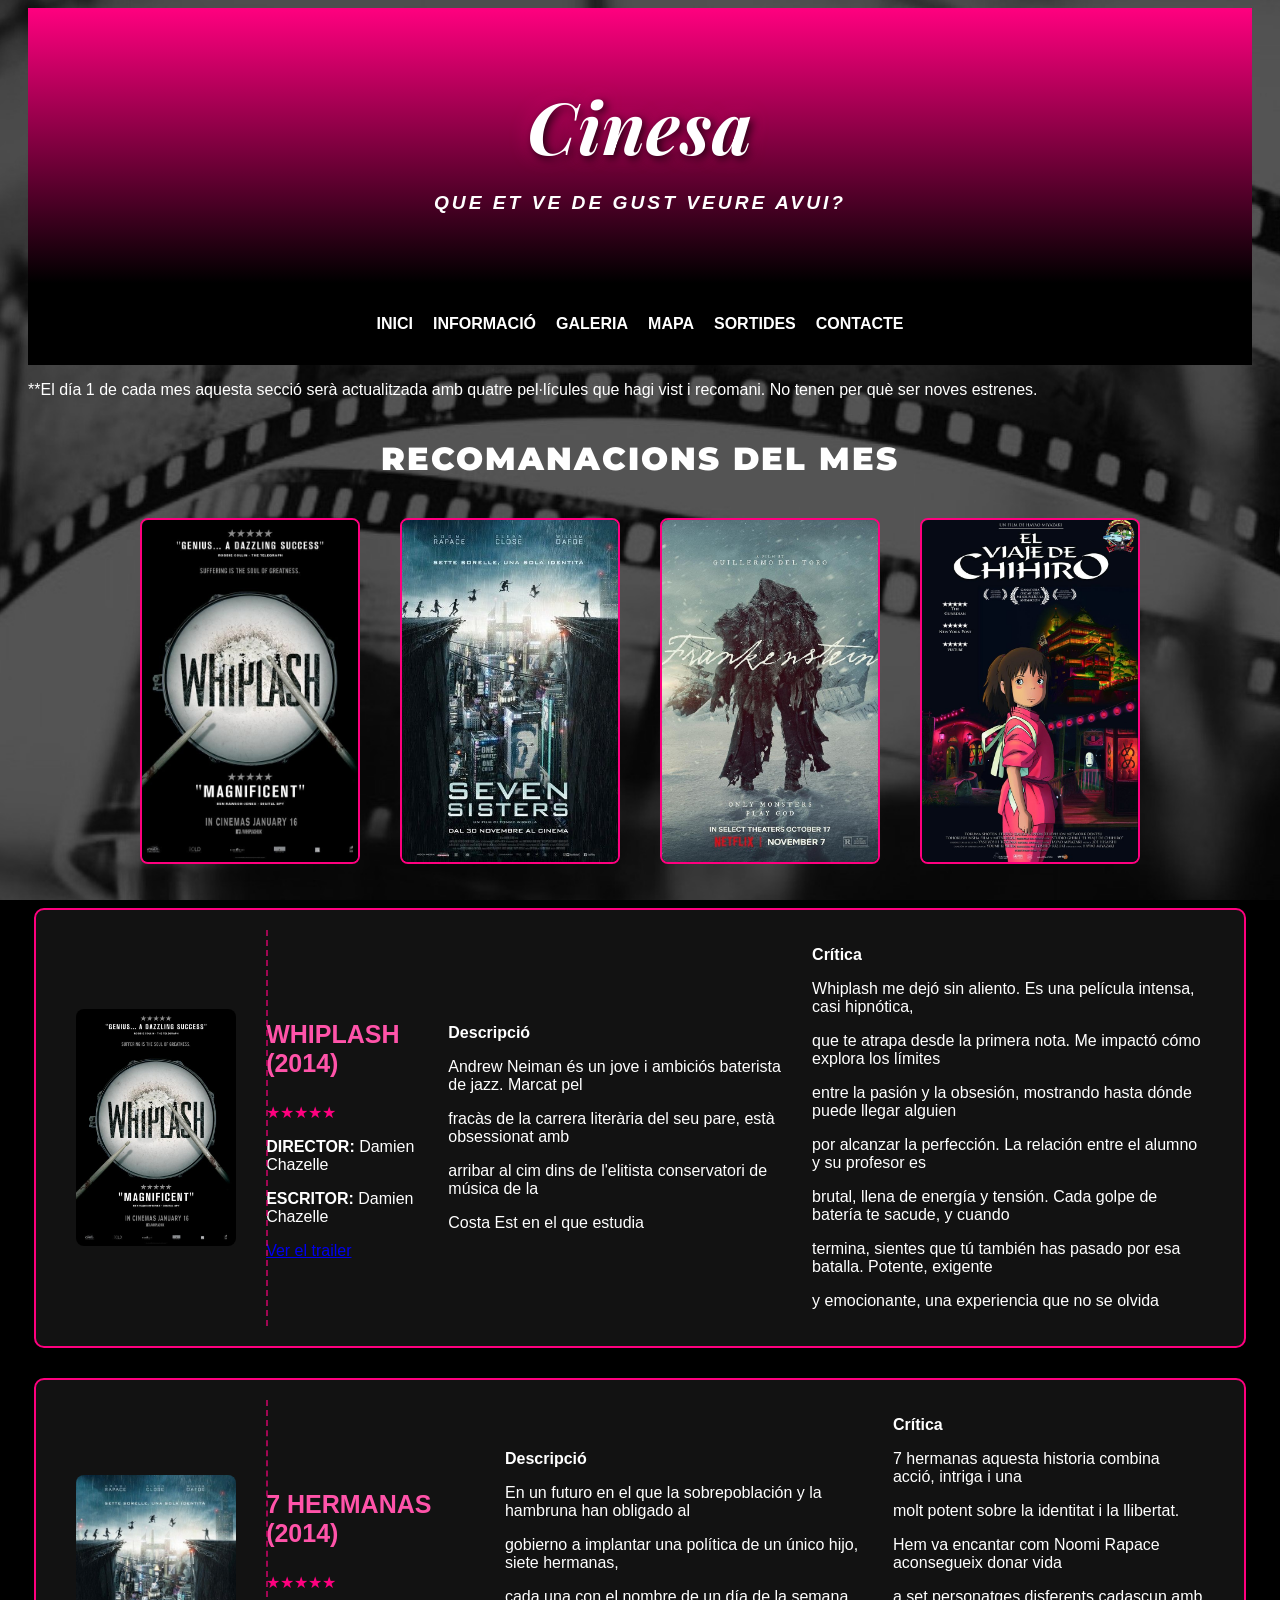
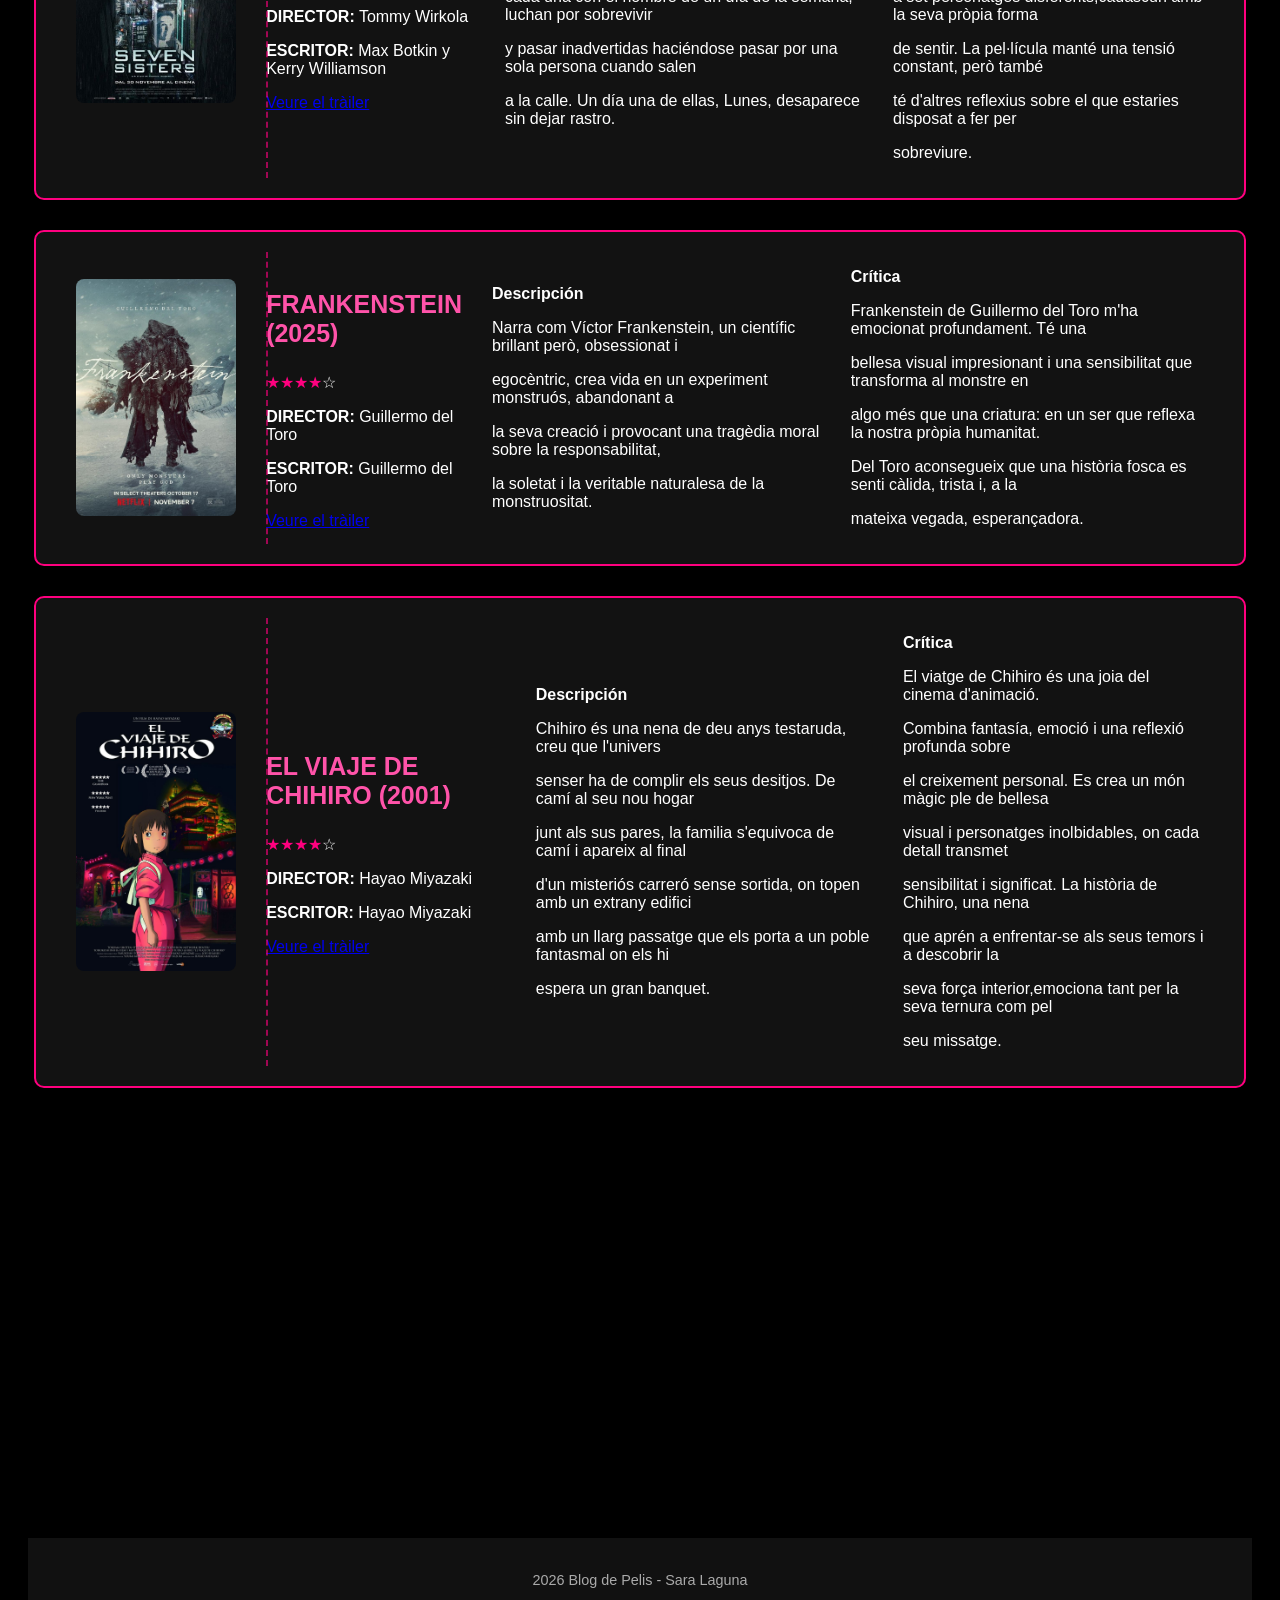
==== index.html @ 1291b8d0 "Primera pujada de la web" ====
<!DOCTYPE html>
<html lang="es">
<head>
    <meta charset="UTF-8">
    <meta name="viewport" content="width=device-width, initial-scale=1.0">
    <title>Blog de Pel·lícules - Inici</title>
    <link href="https://fonts.googleapis.com/css2?family=Montserrat:wght@900&family=Playfair+Display:ital,wght@0,700;1,700&display=swap" rel="stylesheet">
    <link href="https://fonts.googleapis.com/css2?family=Montserrat:wght@900&display=swap" rel="stylesheet"> 
    <link rel="stylesheet" href="estils.css">
</head>

<body>
 <!-- Capçalera -->
    <header>
        <h1>Cinesa</h1>
        <p class="subtitle">QUE ET VE DE GUST VEURE AVUI?</p>
    </header>

 <!-- Menú de selecció -->
  <nav>
    <input type="checkbox" id="menu-toggle">
    <label for="menu-toggle" class="menu-icon">&#9776;</label>

    <ul class="nav-links">
        <li><a href="index.html">Inici</a></li>
        <li><a href="infogeneral.html">Informació</a></li>
        <li><a href="galeria.html">Galeria</a></li>
        <li><a href="mapacine.html">Mapa</a></li>
        <li><a href="sortides.html">Sortides</a></li>
        <li><a href="contacte.html">Contacte</a></li>
    </ul>
</nav>

    <main>
        <section class="recomanacions">
          <p class="aclariment"> **El día 1 de cada mes aquesta secció serà actualitzada amb quatre pel·lícules que hagi vist i recomani. No tenen per què ser noves estrenes.</p>
            <h2>RECOMANACIONS DEL MES</h2>

        <!--PORTADAS RECOMANACIONS-->
            <section class="top-menu">
                <a href="#whiplash"><img src="imatges/whiplash.jpg" alt="Whiplash"></a>
                <a href="#7hermanas"><img src="imatges/7hermanas.jpg" alt="7 Hermanas"></a>
                <a href="#FRANKENSTEIN"><img src="imatges/FRANKENSTEIN.jpg" alt="Frankenstein"></a>
                <a href="#elviajedechihiro"><img src="imatges/elviajedechihiro.jpg" alt="El viaje de Chihiro"></a>
            </section>
            
        <!--WHIPLASH-->
            <div class="movie-grid">
                <article class="movie-card" id="whiplash">

                    <img src="imatges/whiplash.jpg" alt="Portada">
                    <div class="movie-info">
                <!--info-->
                    <h3>WHIPLASH (2014)</h3>
                        <p class="rating">
                            <span class="stars-pink">★★★★★</span>
                        </p>
                     <p><strong>DIRECTOR:</strong> Damien Chazelle</p>
                     <p><strong>ESCRITOR:</strong> Damien Chazelle</p>
                     <a href="https://youtu.be/Zdgzc-YMimo?si=wIOjKo_gB7uJ2ZVV" class="trailer">Ver el trailer</a>
                    </div>

                    <div class="peli-descript">
                        <p><strong>Descripció</strong></p>
                        <p>Andrew Neiman és un jove i ambiciós baterista de jazz. Marcat pel </p>
                        <p>fracàs de la carrera literària del seu pare, està obsessionat amb</p>
                        <p>arribar al cim dins de l'elitista conservatori de música  de la </p> 
                        <p>Costa Est en el que estudia </p>
                    </div>

                    <div class="peli-descript">
                        <p><strong>Crítica</strong></p>
                        <p>Whiplash me dejó sin aliento. Es una película intensa, casi hipnótica, </p>
                        <p>que te atrapa desde la primera nota. Me impactó cómo explora los límites</p> 
                        <p> entre la pasión y la obsesión, mostrando hasta dónde puede llegar alguien</p> 
                        <p>por alcanzar la perfección. La relación entre el alumno y su profesor es</p> 
                        <p>brutal, llena de energía y tensión. Cada golpe de batería te sacude, y cuando</p>
                        <p>termina, sientes que tú también has pasado por esa batalla. Potente, exigente</p>
                        <p>y emocionante, una experiencia que no se olvida</p>
                    </div>
        
                </article>
            </div>

            <!--7 HERMANAS-->
                <div class="movie-grid">
                <article class="movie-card" id="7hermanas">
                    <img src="imatges/7hermanas.jpg" alt="Portada Película">
                    
                    <!--info-->
                    <div class="movie-info">
                        <h3>7 HERMANAS (2014)</h3>
                        <p class="rating">
                            <span class="stars-pink">★★★★★</span>
                        </p>
                        <p><strong>DIRECTOR:</strong> Tommy Wirkola</p>
                        <p><strong>ESCRITOR:</strong> Max Botkin y Kerry Williamson</p>
                        <a href="https://youtu.be/ECoekuLodFg?si=8ICgVmcvDaRQ2863" class="trailer">Veure el tràiler</a>
                    </div>
                    
                     <div class="peli-descript">
                        <p><strong>Descripció</strong></p>
                        <p>En un futuro en el que la sobrepoblación y la hambruna han obligado al</p>
                        <p>gobierno a implantar una política de un único hijo, siete hermanas,</p>
                        <p>cada una con el nombre de un día de la semana, luchan por sobrevivir</p> 
                        <p>y pasar inadvertidas haciéndose pasar por una sola persona cuando salen </p>
                        <p>a la calle. Un día una de ellas, Lunes, desaparece sin dejar rastro.</p>
                    </div>    

                    <div class="peli-descript">
                        <p><strong>Crítica</strong></p>
                        <p>7 hermanas aquesta historia combina acció, intriga i una</p>
                        <p>molt potent sobre la identitat i la llibertat.</p> 
                        <p>Hem va encantar com Noomi Rapace aconsegueix donar vida </p> 
                        <p>a set personatges disferents,cadascun amb la seva pròpia forma</p> 
                        <p>de sentir. La pel·lícula manté una tensió constant, però també</p>
                        <p>té d'altres reflexius sobre el que estaries disposat a fer per</p>
                        <p>sobreviure.</p>
                    </div>

                </article>
                </div>
                
            <!--FRANKENSTEIN-->
                <div class="movie-grid">
                <article class="movie-card" id="FRANKENSTEIN">
                    <img src="imatges/FRANKENSTEIN.jpg" alt="Portada Película">
                   
                <!--info-->
                    <div class="movie-info">
                        <h3>FRANKENSTEIN (2025)</h3>
                         <p class="rating">
                            <span class="stars-pink">★★★★</span><span>☆</span>
                        </p>
                        <p><strong>DIRECTOR:</strong> Guillermo del Toro</p>
                        <p><strong>ESCRITOR:</strong> Guillermo del Toro</p>
                        <a href="https://youtu.be/3z_3V8olWnw?si=ca9_xFOnV4DAQuXl" class="trailer">Veure el tràiler</a>
                    </div>
                    
                    <div class="peli-descript">
                        <p><strong>Descripción</strong></p>
                        <p>Narra com Víctor Frankenstein, un científic brillant però, obsessionat i</p>
                        <p>egocèntric, crea vida en un experiment monstruós, abandonant a</p> 
                        <p>la seva creació i provocant una tragèdia moral sobre la responsabilitat,</p>
                        <p>la soletat i la veritable naturalesa de la monstruositat.</p>
                    </div>

                    <div class="peli-descript">
                        <p><strong>Crítica</strong></p>
                        <p>Frankenstein de Guillermo del Toro m'ha emocionat profundament. Té una </p>
                        <p>bellesa visual impresionant i una sensibilitat que transforma al monstre en</p> 
                        <p>algo més que una criatura: en un ser que reflexa la nostra pròpia humanitat.</p> 
                        <p>Del Toro aconsegueix que una història fosca es senti càlida, trista i, a la</p> 
                        <p>mateixa vegada, esperançadora.</p>
                    </div>

                </article>
                </div>
            
            <!--EL VIAJE DE CHIHIRO-->
                <div class="movie-grid">
                <article class="movie-card" id="elviajedechihiro">
                <img src="imatges/elviajedechihiro.jpg" alt="Portada">

                    <div class="movie-info">
                        <h3>EL VIAJE DE CHIHIRO (2001)</h3>
                        <p><span class="stars-pink">★★★★</span><span>☆</span></p>
                        <p><strong>DIRECTOR:</strong> Hayao Miyazaki</p>
                        <p><strong>ESCRITOR:</strong> Hayao Miyazaki</p>
                        <a href="https://youtu.be/5Fgq4Osh6XQ?si=ZfDfZxZzjjeZiP5g" class="trailer">Veure el tràiler</a>
                    </div>

                    <div class="peli-descript">
                        <p><strong>Descripción</strong></p>
                        <p>Chihiro és una nena de deu anys testaruda, creu que l'univers</p>
                        <p>senser ha de complir els seus desitjos. De camí al seu nou hogar</p> 
                        <p>junt als sus pares, la familia s'equivoca de camí i apareix al final</p>
                        <p>d'un misteriós carreró sense sortida, on topen amb un extrany edifici</p>
                        <p>amb un llarg passatge que els porta a un poble fantasmal on els hi</p>
                        <p>espera un gran banquet.</p>
                    </div>

                    <div class="peli-descript">
                        <p><strong>Crítica</strong></p>
                        <p>El viatge de Chihiro és una joia del cinema d'animació. </p>
                        <p>Combina fantasía, emoció i una reflexió profunda sobre </p> 
                        <p>el creixement personal. Es crea un món màgic ple de bellesa</p> 
                        <p>visual i personatges inolbidables, on cada detall transmet </p> 
                        <p> sensibilitat i significat. La història de Chihiro, una nena</p>
                        <p>que aprén a enfrentar-se als seus temors i a descobrir la </p>
                        <p>seva força interior,emociona tant per la seva ternura com pel</p>
                        <p>seu missatge.</p>
                    </div>

                </article>
                </div>
        </section>
    </main>

    <footer>
        <p> 2026 Blog de Pelis - Sara Laguna</p>
    </footer>
    <a href="#" id="backToTop">⬆</a>

    <script>
    // Código para que el botón aparezca solo cuando bajas
        const btn = document.getElementById("backToTop");

     window.onscroll = function() {
        if (document.body.scrollTop > 400 || document.documentElement.scrollTop > 400) {
            btn.style.display = "flex"; // Se muestra cuando bajas 400px
        } else {
            btn.style.display = "none"; // Se oculta si estás arriba
        }
        };
    </script>

</body>
</html>
---- estils.css ----
/* ==========================================================================
   1. ESTILS GENERALS 
   ========================================================================== */
* { padding: 0;
    box-sizing: border-box;
    font-family: Arial, sans-serif;}

body {
    /* Imatge de fons */
    background-image: url('imatges/cine.jpg'); /* Defineix la imatge de fons */
    background-size: cover;       /* Ajusta la imatge per cobrir tota la pantalla */
    background-position: center;  /* Centra la imatge de fons */
    background-attachment: fixed; /* Per a que no es mogui el fons al baixar */
    background-repeat: no-repeat; /* Per a que no es dupliqui la imatge en pantalles grans */
    color: #fff;                  /* Color de text blanc per a tot el "body" */
    background-color: #000;       /* Color de fons per si la imatge no carrega*/
    padding: 0 20px; /* Afegim una mica de marge als costats */
}


/* ==========================================================================
   2. TIPOGRAFÍA I TÍTOLS
   ========================================================================== */
header {
    background: linear-gradient(to bottom, #ff007f, #000); /* Degradat de rosa a negre */
    text-align: center;  /* Centra els textos del "header" */
    padding: 1.8rem; /* Espaiat intern vertical */
}

   h1 {font-family: 'Playfair Display', serif; /* Font elegant per al títol */
    font-weight: 700;   /* Gruix de la lletra negreta */
    font-style: italic;  /* Lletra en cursiva */ 
    color: #ffffff; /* Color blanc */
    text-align: center; /* Centrat del text */
    margin-top: 40px; /* Marge respecte la part superior */
    margin-bottom: 10px; /* Marge respecte la part inferior */
    font-size: 4.5rem; /* Grandària del text */
    text-transform: none; /* Per a que no siue tot majúscules */
    text-shadow: 3px 3px 10px rgba(0, 0, 0, 0.8), 0 0 20px rgba(255, 0, 127, 0.4); /* Ombra de text i brillantor rosa */
    letter-spacing: 1px; /* Espaiat entre lletres */
} 

h2 {
    font-family: 'Montserrat', sans-serif; 
    font-weight: 900; /* Gruix de la lletra negreta */
    color: #ffffff; /* Color blanc */
    text-align: center; /* Centrat del subtítol */
    margin-top: 40px; /* Marge respecte la part superior */
    margin-bottom: 30px; /* Marge respecte la part inferior */
    font-size: 2rem; /* Grandària del text */
    text-transform: uppercase; /* Text en majúscules */
    letter-spacing: 2px;
}                 

.subtitle {
    text-align: center; /* Centrat del subtítol */
    font-size: 1.2rem; /* Mida del text */
    font-style: italic; /* Lletra cursiva */
    color: #ffffff; /* Color blanc */
    margin-bottom: 40px; /* Marge respecte la part inferior */
    letter-spacing: 3px; /* Espaiat entre lletres */
    font-weight: bold; /* Text en negreta */
}


/* ==========================================================================
   3. NAVEGACIÓ i MENÚ DESPLEGABLE
   ========================================================================== */
nav {
    background-color: #000000; /* Fons negre */
    padding: 1rem; /* Espaiat vertical del menú */
    top: 0;
    z-index: 100;
}

/* En ordenador, el menú es horizontal */
.nav-links {
    display: flex;
    justify-content: center;
    list-style: none;
    gap: 20px;
    align-items: center;
}

.nav-links li a, 
.dropbtn {
    color: #fff; /* Text inicial blanc */
    text-decoration: none; /* Elimina el subratllat */
    font-weight: bold; /* Text en negreta */
    text-transform: uppercase; /* Text en majúscules */
}

/* Desplegable només per a la paraula Categories */
.nav-links > li > a:hover, 
.dropdown:hover .dropbtn {
    color: #ff007f; /* Canvia a rosa en passar el ratolí */
}

/* Configuració del desplegable */
.dropdown {
    position: relative; /* Base per posicionar el contingut desplegable */
    display: inline-block; /* Manté l'element en línia */
}

/* La caja que sale al hacer hover */
.dropdown-content {
    display: none; /* Per a que estigui amagat quan no es passa el ratolí per sobre */
    position: absolute; /* Per a que surti des de "categories" (.dropdown) */
    background-color: rgba(17, 17, 17, 0.95); /* Fons fosc gairebé opac */
    min-width: 160px; /* Amplada mínima de la caixa */
    box-shadow: 0px 8px 16px rgba(0,0,0,0.5); /* Ombra per donar profunditat a la caixa desplegable */
    z-index: 100; /* Per assegurar que quedi per sobre de tot */
    border: 1px solid #ff007f; /* Vora rosa */
    list-style: none; /* Treu els punts de llista */
    padding: 0; /* Sense espai intern */
    top: 100%; /* Apareix just sota el botó */
    left: 0; /* Alineat a l'esquerra */
}

/* Enllaços dins del desplegable */
.dropdown-content li a {
    color: #fff; /* Text sempre blanc */
    padding: 12px 16px; /* Espaiat per facilitar el clic */
    text-decoration: none;
    display: block; /* Ocupa tota l'amplada de la fila */
    font-size: 0.9rem;
}


/* Color gris al passar per sobre de les opcions */
.dropdown-content li a:hover {
    background-color: #2c2c2c;/* Fons gris tènue al passar el ratolí */
    color: #fff !important; /* Manté el text blanc obligatòriament */
}

/* MOSTRAR EL MENÚ AL PASAR EL RATÓN */
.dropdown:hover .dropdown-content {
    display: block; /* Mostra la caixa en passar el ratolí per "categories" */
}

/* ==========================================================================
   4. MENÚ D'IMATGES SUPERIOR (recomanacions del mes)
   ========================================================================== */
.top-menu {
    display: flex; /* Alineació flexible */
    justify-content: center; /* Centra el grup d'imatges (horitzontalment */
    align-items: center; /* Centrat vertical */
    gap: 40px; /* Separació entre les portades */
    margin: 40px auto;  /* Marges verticals i centrat horitzontal */
    padding: 0 10%; /* Marges de seguretat als costats de la pantalla */
    box-sizing: border-box;  /* Asegura que el padding no estiri el contenidor */
}

.top-menu a img {
    width: 220px; /* Amplada fixa igual per a totes */
    height: 346px; /* Alçada fixa igual per a totes */
    object-fit: cover; /* Per a que la imatge ompli el buit sense deformar */
    border: 2px solid #ff007f; /* Vora rosa */
    border-radius: 8px; /* Cantons arrodonits */
    transition: transform 0.3s ease, box-shadow 0.6s ease; /* Animació per al zoom */
}

.top-menu a img:hover {
    transform: scale(1.1);  /* Es fa un 10% més gran al passar el ratolí*/
    box-shadow: 0 0 20px #ff007f; /* Brillantor rosa */
    border-color: #ff007f;  /* El contorn canvia a rosa al passar el ratolí per sobre */
}


/* ==========================================================================
   5. GRID Y TARJETAS DE PELÍCULAS (TICKETS)
   ========================================================================== */
.movie-grid {
    display: grid; /* Activa el mode graella */
    grid-template-columns: 1fr; /* Una sola columna vertical */
    gap: 30px;           /* Espai entre els diferents tickets (etiquetes) */
    width: 99%;          /* Marge als costats de la pantalla */
    margin: 30px auto;   /* Centra el conjunt i dona espai a la part superior i inferior */
    max-width: 1700px;   /* Evita que en pantalles molt grans es deformin massa */
}

.movie-card {
    background-color: rgba(17, 17, 17, 0.9); /* Fons gris fosc tipus ticket */
    display: flex; /* Posa imatge, text i vídeo en fila */
    align-items: center; /* Centra els elements verticalment dins el ticket */
    padding: 30px; /* Espaiat intern del ticket */
    gap: 30px; /* Espai entre els elements interns */
    position: relative;
    border: 3px solid #ff007f; /* Vora rosa */
    border-radius: 10px; /* Vores arrodonides */
    scroll-margin-top: 40vh; /* Centra el ticket a la pantalla en clicar la imatge de dalt vinculada */
}

/*Imatge de la etiqueta: portada*/
.movie-card img {
    width: 160px; /* Amplada de la portada al ticket */
    height: auto; /* Alçada proporcional */
    border-radius: 8px; /* Vores arrodonides */
    flex-shrink: 0; /* Evita que la imatge s'aixafi */
}

/* LÍNiA DE PUNTS */
.movie-card::after {
    content: "";
    position: absolute;
    left: 230px; /* Ajusta esto para que quede entre la foto y el texto */
    top: 20px;
    bottom: 20px;
    width: 2px;
    border-left: 2px dashed rgba(255, 0, 127, 0.6);
}


/* SEPARACIÓ DE PARÀGRAFS */
.movie-info .detail {
    margin-bottom: 20px; /* Separació entre línies */
    line-height: 100px; /* Espaiat entre el text */
    color: #ccc; /* Color del text*/
}

.movie-info .btn {
    display: inline-block;
    padding: 8px 15px;
    border: 2px solid #ff007f;
    color: #ff007f;
    text-decoration: none;
    border-radius: 5px;
    font-weight: bold;
}

/* Estels i textos */
.stars-pink { color: #ff007f; } 
.movie-info .detail { margin-bottom: 10px; color: #ccc; }


/* Ajuste para que el ticket crezca si el vídeo es alto */
.movie-card {
    background-color: rgba(20, 20, 20, 0.95); /* Fons negre */
    display: flex;
    flex-direction: row; /* Elements d'esquerra a dreta */
    align-items: center; /* Centra verticalmente imagen, texto y vídeo */
    justify-content: space-between; /* Fa que el vídeo s'ubiqui a l'extrem dret i la imatge a l'esquerra */
    padding: 20px 40px; /* Espai per a que no estigui pegat a la vora */
    gap: 30px;
    border: 2px solid #ff007f; /* Marc de color rosa */
    min-height: 280px;
    width: 100%; /* Ocupa todo el ancho disponible */
    box-sizing: border-box;}

.movie-card:hover {
    transform: scale(1.02);
}


/* ==========================================================================
   7. FOOTER i BOTÓ "TORNAR A DALT"
   ========================================================================== */
footer {
    text-align: center; /* Centra el text */
    padding: 20px; /* Espaiat */
    background-color: #111; /* Fons negre */
    color: #aaa; /* Text gris */
    font-size: 0.9rem; /* Mida de la lletra*/
    margin-top: 50vh; /* Permet que el darrer ticket es pugui centrar a la pantalla */
}

/* --- BOTÓ PER TORNAR A DALT (AÑADIR AL FINAL DEL CSS) --- */
#backToTop {
    position: fixed; /* Es queda fixat en la pantalla */
    bottom: 30px; /* Distancia des de sota*/
    right: 30px; /* Distancia desde la derecha */
    
    width: 40px; /* Amplada del quadrat que envolta la fletxa */
    height: 45px; /* Alçada del quadrat que envolta la fletxa */
    background-color: #9f0250; /* Fons rosa */
    color: #ffffff; /* Fletxa blanca */
    
    display: none;        /* S'oculta al principi */
    align-items: center;  /* Centra la fletxa horizontalment */
    justify-content: center; /* Centra la flectxa verticalment */
    text-decoration: none;
    font-size: 24px; /* Mida de la fletxa*/
    font-weight: bold; /* Lletra en negreta*/
    border-radius: 8px;   /* Cantons arrodonits */
    border: 2px solid #ffffff; /* vores blanques */
    
    z-index: 1000; /* Per a que estigue per sobre de tot */
}

#backToTop:hover {
    background-color: #ffffff; /* Al passar per sobre el ratlí es torna blanc */
    color: #c10060; /* La fletxa es torna rosa */
}

.etiquetes-info {
        background-color: rgba(17, 17, 17, 0.9); /* Fons gris fosc tipus ticket */
        display: flex; /* Posa imatge, text i vídeo en fila */
        align-items: center; /* Centra els elements verticalment dins el ticket */
        padding: 30px; /* Espaiat intern del ticket */
        gap: 30px; /* Espai entre els elements interns */
        position: relative;
        border: 3px solid #ff007f; /* Vora rosa */
        border-radius: 10px; /* Vores arrodonides */
        scroll-margin-top: 40vh; /* Centra el ticket a la pantalla en clicar la imatge de dalt vinculada */
        margin-bottom: 40px; /* Això crea l'espai entre una etiqueta i la següent */
    }

    .títol-etiq {
        text-align: center; /* Centrat del text */
        color:#ff4fa7;
        font-size: 30px; /* Grandària del text */
        margin-top: 0%;
    }

    /*TAULA CRITERIS DE VALORACIÓ */

    .valoracio-table {
        border-collapse: collapse; /* Elimina l'espai buit entre cel·les */
        margin-top: 25px; /* Separa la taula del text superior */
        background-color: rgba(255, 255, 255, 0.02); /* Fons molt suau */
    }

.valoracio-table th, 
.valoracio-table td {
    padding: 15px; /* Espai interior per a que el text respiri */
    text-align: left; /* Alineació a l'esquerra */
    border-bottom: 1px solid rgba(255, 0, 127, 0.2); /* Línia rosa tènue entre files */
}

.valoracio-table th {
    color: #ff007f; /* Capçaleres en color rosa neó */
    text-transform: uppercase; /* Text en majúscules */
    font-size: 0.85rem; /* Mida una mica més petita */
    letter-spacing: 2px; /* Espaiat entre lletres */
}

.valoracio-table td {
    font-size: 1rem; /* Mida de text estàndard */
    line-height: 1.5; /* Separació entre línies de text */
}

/* Efecte en passar el ratolí per sobre de la fila */
.valoracio-table tr:hover {
    background-color: rgba(255, 0, 127, 0.05); /* Brillantor rosa molt suau */
    transition: background 0.3s ease;
}

/* Estil específic per a la columna de les estrelles */
.valoracio-table td.rating {
    color: #ffcc00; /* Color daurat per a les estrelles */
    font-size: 1.3rem; /* Mida més gran */
    width: 160px; /* Amplada fixa per a que les estrelles no es moguin */
    white-space: nowrap; /* Evita que les estrelles saltin de línia */
}

/* ==========================================================================
   8. PÀGINA GALERIA (VISUALITZACIÓ DE LES IMATGES)
   ========================================================================== */
.fotosgaleria {
    display: flex; /* Alineació flexible */
    justify-content: center; /* Centra el grup d'imatges (horitzontalment */
    align-items: center; /* Centrat vertical */
    gap: 40px; /* Separació entre les portades */
    margin: 40px auto;  /* Marges verticals i centrat horitzontal */
    padding: 0 10%; /* Marges de seguretat als costats de la pantalla */
    box-sizing: border-box;  /* Asegura que el padding no estiri el contenidor */
}

.fotosgaleria a img {
    width: 220px; /* Amplada fixa igual per a totes */
    height: 346px; /* Alçada fixa igual per a totes */
    object-fit: cover; /* Per a que la imatge ompli el buit sense deformar */
    border: 2px solid #ff007f; /* Vora rosa */
    transition: transform 0.3s ease, box-shadow 0.6s ease; /* Animació per al zoom */
}

/* ------------------------------------------------------------------------------------------
    10. PÀGINA DE CONTACTE (FORMULARI INTERACTIU)
   ------------------------------------------------------------------------------------------*/
   /* Contenidor principal del formulari */
    form {
        display: grid;
        grid-template-columns: repeat(3, 1fr); /* Crea 3 columnes iguals */
        gap: 50px; /* Espai entre les columnes */
        padding: 30px;
    }

.etiquetes-personal {
        background-color: rgba(17, 17, 17, 0.9); /* Fons gris fosc tipus ticket */
        align-items: center; /* Centra els elements verticalment dins el ticket */
        padding: 30px; /* Espaiat intern del ticket */
        gap: 30px; /* Espai entre els elements interns */
        position: relative;
        border: 3px solid #ff007f; /* Vora rosa */
        border-radius: 10px; /* Vores arrodonides */
        scroll-margin-top: 40vh; /* Centra el ticket a la pantalla en clicar la imatge de dalt vinculada */
        margin-bottom: 40px; /* Això crea l'espai entre una etiqueta i la següent */
    }

   h3 {
    color: #ff53a9;
    font-size: 25px;
   }

   .comentaris{color:#757575; font-size: 12px;
   }

   .negreta{color:#ffffff}
   .correu{color:#0088ff; font-size: 14px}

   /* Disseny del botó*/
    .enviar {
        padding: 8px 16px;          /* Espaiat intern */
        color: #f96dba;             /* Color del text rosa */
        background: transparent;    /* Sense color de fons */
        border: 2px solid #ff008b;  /* Vora rosa de 2 píxels */
        text-transform: uppercase;  /* Text en majúscules */
        font-weight: bold;           /* Gruix de la lletra (negreta) */
        display: inline-block;      /* Per a que el padding es respecti bé */
    }

    /* Quan l'usuari posa el ratolí a sobre */
    .enviar:hover {
        background-color: #ff008b;  /* El fons es torna rosa */
        color: #ffffff;             /* El text es torna blanc */
    }


/* ------------------------------------------------------------------------------------------
    11. PÀGINA DE MAPES (FORMULARI INTERACTIU)
   ------------------------------------------------------------------------------------------*/
/* Contenidor de cada mapa */
    
    #map {
    height: 500px;  /* Altura fija para que el navegador sepa cuánto espacio reservar */
    width: 90%;     /* Que ocupe casi todo el ancho */
    margin: 20px auto; /* Centrado */
    border: 2px solid #ff007f; /* Para que pegue con tu diseño neón */
    border-radius: 15px;
    z-index: 1; /* Evita que otros elementos se pongan encima */
    }

    .titol-mapa {
            text-align: center;
            color: #ff007f;
            text-transform: uppercase;
            margin-top: 50px;
            font-family: 'Montserrat', sans-serif;
        }

        /* Rectangle centrat del mapa */
    .recuadre-mapa {
        height: 400px; /* Alçada fixa */
        width: 80%; /* Ample del rectangle */
        max-width: 800px; /* No massa gran en PC */
        margin: 20px auto 60px auto; /* Centrat horitzontal */            
        border: 3px solid #ff007f;
        border-radius: 15px;
        overflow: hidden; /* Perquè el mapa no surti de les vores rounded */
        box-shadow: 0 0 20px rgba(255, 0, 127, 0.4);
    }

/* ------------------------------------------------------------------------------------------
    12. SORTIDES -(ITINERARI INTERACTIU)
   ------------------------------------------------------------------------------------------*/
   /* La caixa principal que ho engloba tot (la de la vora rosa) */
    .caixa-on-anem {
        display: flex;             /* Activa el mode de columnes (Flexbox) */
        align-items: center;       /* Centra verticalment el text respecte a la imatge. (Si vols que s'alineïn a dalt, canvia-ho per 'flex-start') */
        justify-content: space-between; 
        gap: 40px;                 /* Crea un espai buit entre la columna de text i la imatge */
        border: 3px solid #e6007e; /* Crea el marc rosa de 3 píxels de gruix */
        padding: 30px;             /* Afegeix espai interior perquè el text i la imatge no s'enganxin a la línia */
        border-radius: 15px;       /* Opcional: fa que les cantonades del marc siguin arrodonides */
    }

/* La part del text */
.text-on-anem {
    flex: 1;                   /* Fa que el text ocupi tot l'espai sobrant que deixa la imatge */
}

/* La teva imatge */
.imatge-altafulla {
    width: 35%;                /* Ajusta l'amplada de la imatge (fes-la més gran o petita canviant aquest %) */
    max-width: 400px;          /* Posa un límit perquè no es faci gegant en pantalles grans */
    border-radius: 5px;        /* Opcional: Arrodoneix una mica les puntes si vols */
}
   
   .imatge-altafulla {
        float: right;         /* Mou la imatge cap a la part dreta */
        width: 40%;           /* Fa la imatge més petita. Pots ajustar aquest % o usar píxels (ex: 350px) */
        max-width: 400px;     /* Evita que es faci massa gran en pantalles gegants */
        margin-left: 30px;    /* Afegeix espai a l'esquerra perquè el text no quedi enganxat */
        margin-bottom: 20px;  /* Afegeix espai a sota per si el text continua */
    }
   
   .calendari {
        display: block;
        margin-left: auto;
        margin-right: auto;
        /* Pots ajustar l'amplada aquí si cal, per exemple: width: 80%; o max-width: 800px; */
    }

    .text-calendari {
        text-align: center;      /* Centra el text horitzontalment */
        color: #ff5db6;          /* Color rosa (pots ajustar aquest codi hexadecimal al teu to exacte) */
        font-size: 28px;         /* Grandària del text (ajusta els píxels si el vols més gran o petit) */
        font-weight: bold;       /* Fa que el text es vegi gruixut */
        margin-bottom: 20px;     /* Afegeix una mica d'espai entre el text i el calendari de sota */
        width: 100%;             /* Assegura que ocupi tota l'amplada per centrar-se bé */
    }

    .etiqueta-itinerari{
        margin-bottom: 20px; 
        padding: 15px 20px; 
        background-color: #2d2d2d; 
        border-left: 5px solid #e5099c; 
        border-radius: 6px; 
        box-shadow: 0 2px 8px rgba(0,0,0,0.04);
    }

    .titol-itinerari {
        color: #ff5bb8; 
        font-size: 1.1rem; 
        display: block; 
        margin-bottom: 5px;
    }

    .font-itinerari{
        color: #ffffff; 
        line-height: 1.5;
    }

    /* Marc contenidor per al CALENDARI */
.calendari-responsive {
    position: relative;
    overflow: hidden;
    width: 100%;
    padding-top: 75%; /* Això manté una proporció de 4:3 */
    margin-bottom: 20px;
    border: 2px solid #ff007f; /* Opcional: un marc de color rosa com el teu disseny */
    border-radius: 10px;
}

/* L'iframe s'adapta al 100% del marc */
.calendari-responsive iframe {
    position: absolute;
    top: 0;
    left: 0;
    width: 100% !important;
    height: 100% !important;
    border: 0;
}

    /* ==========================================================================
     13. MIDES ESPECÍFIQUES PER AL MAPA DE RECORREGUT (SORTIDES)
   ========================================================================== */
    #map-recorregut {
        height: 700px !important;       /* Fa el mapa més alt (abans era 400px) */
        width: 95% !important;          /* Fa que ocupi quasi tota l'amplada de la caixa */
        max-width: 1200px !important;   /* Permet que s'estiri molt més en pantalles de PC (abans 800px) */
    }








   /* ==========================================================================
   DISSENY RESPONSIU (TABLET I MÒBIL)
   ========================================================================== */

/* 1. Ocultar el checkbox i la icona del menú per defecte (versió PC) */
#menu-toggle, .menu-icon {
    display: none;
}

/*==========================================================================
   TABLETS (Pantalles de menys de 1024px)
==========================================================================*/

@media screen and (max-width: 1024px) {
    /* Ajustem la graella de pel·lícules a dues columnes */
    .movie-grid {
        grid-template-columns: 1fr 1fr; 
        gap: 20px;
    }

    body {
        padding: 0 10px; /* Afegim una mica de marge als costats */
    }

    /* Reduïm una mica el títol principal per a que no ocupi tant */
    h1 {
        font-size: 3.5rem;
    }
}


/* ==========================================================================
   15. MEDIA QUERIES (ADAPTACIÓ MÒBIL)
   ========================================================================== */
@media (max-width: 800px) {

body {
        padding: 0 5%;  /* Marge lateral de la página en móvil */
    }
    
/* AJUSTE PARA MÓVIL (Para que no se vean diminutas) */
.top-menu {
        flex-wrap: wrap;     /* Fem que les imatges baixin de línia si no caben */
        gap: 15px;
        padding: 0 5%;
    }

    .top-menu a img {
        width: 130px;        /* Imatges més petites per a mòbil */
        height: 200px;
    }

h1 {
    font-family: 'Playfair Display', serif; /* Tipografía elegante con remates */
    font-weight: 700;
    font-style: italic; /* La cursiva le da mucha elegancia */
    color: #ffffff;
    text-align: center;
    margin-top: 40px;
    margin-bottom: 10px;
    font-size: 3rem; /* Un poco más grande */
    text-transform: none; /* En elegante, mejor que no sea todo mayúsculas */
    text-shadow: 3px 3px 10px rgba(0, 0, 0, 0.8), 0 0 20px rgba(255, 0, 127, 0.4); 
    letter-spacing: 1px;
}

    h2 {
        color: #ffffff;
        text-align: center; /* Esto centra el texto */
        margin-top: 30px;
        margin-bottom: 30px;
        font-size: 1,5rem;
        text-transform: uppercase;
    }
    
    /* Mostrar botón de menú */
    .menu-icon {
        display: block;
        color: #ffffff;
        text-align: center;
        cursor: pointer;
        font-weight: bold;
    }

    /* Si el checkbox está marcado, mostrar menú */
    #menu-toggle:checked + .menu-icon + .nav-links {
        display: flex;
    }

    /* GRID A 1 COLUMNA EN MÓVIL */
    .movie-grid {
        grid-template-columns: 1fr;
    }

    /* Ajustamos la tarjeta para que sea vertical */
   .movie-card {
        flex-direction: column;
        align-items: center;
        text-align: center;
        padding: 30px 20px;
        /* Los mordiscos del ticket arriba y abajo */
        -webkit-mask-image: radial-gradient(circle at 50% 0, transparent 15px, black 16px),
                            radial-gradient(circle at 50% 100%, transparent 15px, black 16px);
        mask-image: radial-gradient(circle at 50% 0, transparent 15px, black 16px),
                    radial-gradient(circle at 50% 100%, transparent 15px, black 16px);
    }

    /* LA LÍNEA: Ahora la vinculamos a la imagen, no a la tarjeta */
    .movie-card img {
        width: 180px;
        margin-bottom: 25px; /* Espacio para la línea */
        border-bottom: 2px dashed rgba(255, 0, 127, 0.6); /* La línea ahora es el borde de la imagen */
        padding-bottom: 20px; /* Separación entre la foto y la línea */
    }

    /* ELIMINAMOS el ::after anterior para que no se duplique */
    .movie-card::after {
        display: none; 
    }
}

/* Esto hace que el checkbox y la hamburguesa no existan en PC */
#menu-toggle, .menu-icon {
    display: none;
}

/* Enllaços normals en PC - barra de navegació*/
.nav-links {
    display: flex;
    justify-content: center;
    list-style: none;
}



    /* 2. El interruptor: Cuando el checkbox esté marcado (~), mostramos la lista */
    #menu-toggle:checked ~ .nav-links {
        display: flex !important;
    }

    /* 3. Asegúrate de que el checkbox esté siempre oculto */
    #menu-toggle {
        display: none;
    }

    /* 4. Estilo para el icono (la hamburguesa) */
    .menu-icon {
        display: block;
        cursor: pointer;
        color: white;
        font-size: 30px;
        padding: 10px;
        text-align: right;
    }

    @media screen and (max-width: 768px) {
    /* 1. Amaguem la lista del navegador */
    .nav-links {
        display: none; 
        flex-direction: column;
        width: 100%;
        background-color: rgba(0, 0, 0, 0.95);
        position: absolute;
        top: 100%;
        left: 0;
        z-index: 1000;
        }
    }

/* --- CONFIGURACIÓN GENERAL DEL MENÚ --- */
nav {
    background-color: #000;
    position: relative; /* CRUCIAL: para que el menú desplegable sepa dónde posicionarse */
    width: 100%;
    z-index: 1000;      /* Para que siempre esté por encima de todo */
}

#menu-toggle {
    display: none;      /* El checkbox siempre oculto */
}

.menu-icon {
    display: none;      /* Oculto en PC */
}

/* --- MÓVIL Y TABLET (Ajuste de 768px o menos) --- */
@media screen and (max-width: 768px) {
    
    .menu-icon {
        display: block; /* Aparece la hamburguesa */
        color: white;
        font-size: 30px;
        cursor: pointer;
        padding: 15px;
        text-align: right;
    }

    .nav-links {
        display: none;  /* Escondido por defecto */
        flex-direction: column;
        width: 100%;
        background-color: rgba(0, 0, 0, 0.95);
        position: absolute; /* Se despliega sobre el contenido */
        top: 100%;          /* Justo debajo de la barra negra */
        left: 0;
        padding: 0;
        margin: 0;
        list-style: none;
    }

    .nav-links li {
        width: 100%;
        border-bottom: 1px solid #ff007f;
    }

    .nav-links li a {
        display: block;
        padding: 20px;
        text-align: center;
        color: white;
        text-decoration: none;
    }

    /* EL TRUCO: Usamos el selector "~" (hermano general) */
    /* Cuando el checkbox está marcado, mostramos la lista */
    #menu-toggle:checked ~ .nav-links {
        display: flex !important;
    }
}

/* --- Ajustos del Formulari de Contacte --- */
    
    /* El contenidor que envolta les columnes (ajusta el nom si és diferent) */
    form, .container-formulari { 
        display: flex;
        flex-direction: column; /* Força a que les columnes vagin una sota l'altra */
        align-items: center;    /* Centra el contingut */
        width: 100%;
        padding: 10px;
    }

    .column {
        width: 100% !important; /* Fa que cada columna ocupi tota l'amplada */
        margin-bottom: 20px;    /* Afegeix espai entre els blocs que ara estan un sobre l'altre */
        padding: 0 15px;
    }

    /* Ajustem l'àrea de text per a que no surti de la pantalla */
    textarea {
        width: 100%;
        max-width: 100%;
    }
    
    /* Ajustem els botons per a que siguin més fàcils de prémer amb el dit */
    .enviar {
        width: 100%;
        padding: 15px;
    }

    /* AJUST PER A LA GALERIA (2 COLUMNES EN MÒBIL) */
.fotosgaleria {
        display: flex !important;
        flex-wrap: wrap !important;
        justify-content: space-between; /* Distribueix l'espai sobrant entre columnes */
        gap: 15px !important;           /* Marge exacte entre fotos (vertical i horitzontal) */
        padding: 15px !important;       /* Marge lateral de la pantalla */
        width: 100% !important;
        box-sizing: border-box;
    }

    .fotosgaleria a {
        /* Calculem el 50% de l'amplada menys la meitat del "gap" (7.5px) */
        flex: 0 0 calc(50% - 7.5px) !important;
        max-width: calc(50% - 7.5px) !important;
        display: block;
        text-decoration: none;
    }

    .fotosgaleria img {
        width: 100% !important;
        /* FORCEM LA MATEIXA MIDA: */
        height: 650px !important;      /* Alçada fixa per a que totes les caixes siguin iguals */
        object-fit: cover !important;  /* Això retalla la foto per a que ompli la caixa sense deformar-se */
        border-radius: 8px;
        display: block;
        box-shadow: 0 4px 8px rgba(0,0,0,0.3); /* Opcional: un xic d'ombra per donar relleu */
    }


/*Imatge altafulla_26*/
/* Busquem la imatge pel seu nom i l'amaguem */
    img[src*="imatges/Altafulla_26.jpg"] {
        display: none !important;
    }

    /*CALENDARI*/
@media screen and (max-width: 768px) {
    .calendari-responsive {
        padding-top: 120%; /* En mòbil el fem més alt per a que es vegi millor la llista */
    }
}
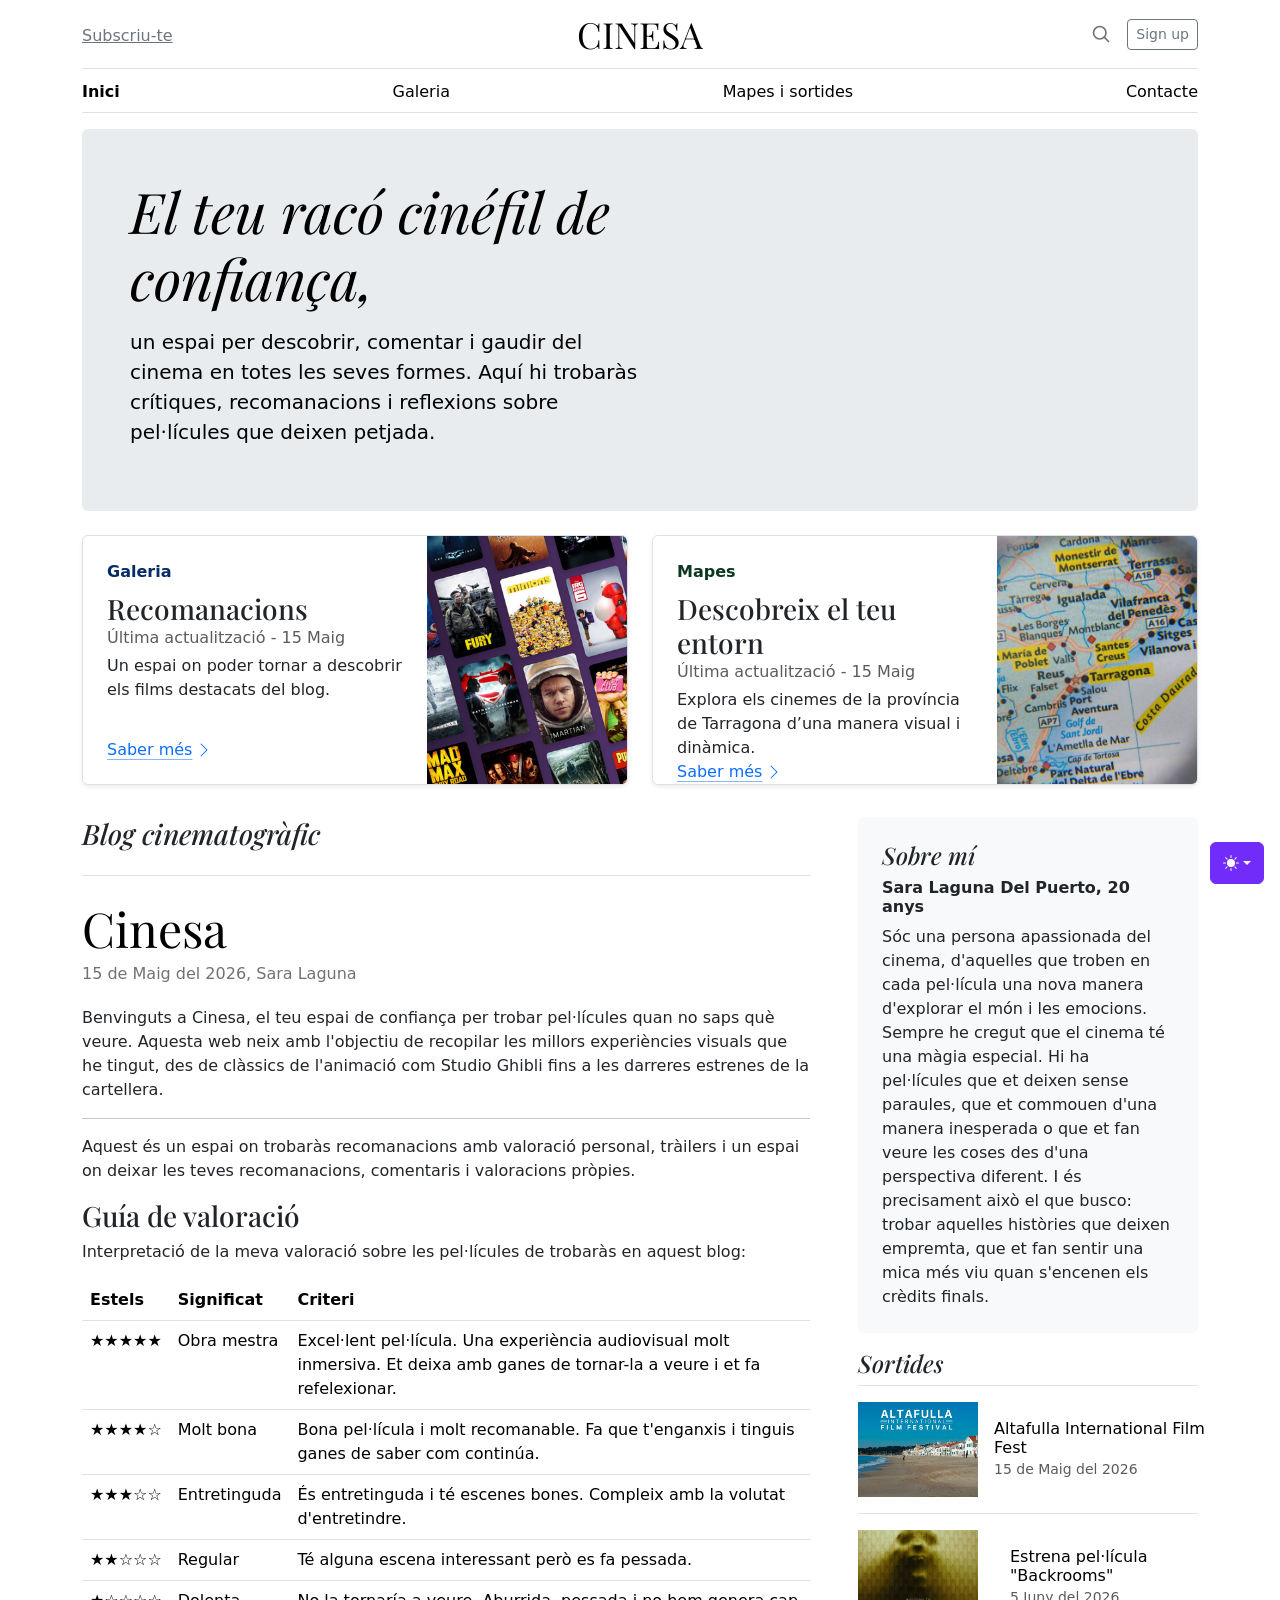
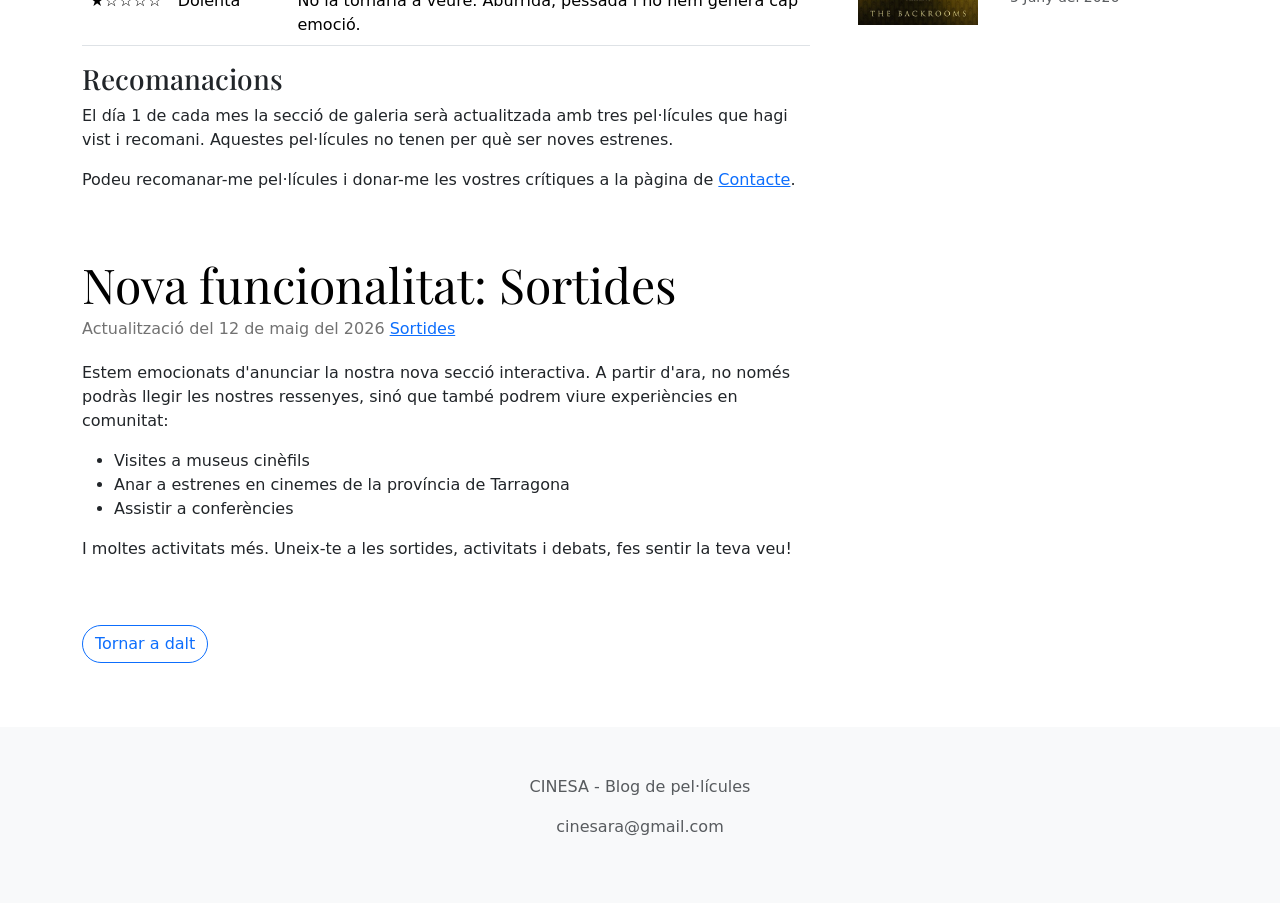
==== commit be0033c2: "Add files via upload" ====
--- a/index.html
+++ b/index.html
@@ -1,219 +1,520 @@
-<!DOCTYPE html>
-<html lang="es">
-<head>
-    <meta charset="UTF-8">
-    <meta name="viewport" content="width=device-width, initial-scale=1.0">
-    <title>Blog de Pel·lícules - Inici</title>
-    <link href="https://fonts.googleapis.com/css2?family=Montserrat:wght@900&family=Playfair+Display:ital,wght@0,700;1,700&display=swap" rel="stylesheet">
-    <link href="https://fonts.googleapis.com/css2?family=Montserrat:wght@900&display=swap" rel="stylesheet"> 
-    <link rel="stylesheet" href="estils.css">
-</head>
-
-<body>
- <!-- Capçalera -->
-    <header>
-        <h1>Cinesa</h1>
-        <p class="subtitle">QUE ET VE DE GUST VEURE AVUI?</p>
-    </header>
-
- <!-- Menú de selecció -->
-  <nav>
-    <input type="checkbox" id="menu-toggle">
-    <label for="menu-toggle" class="menu-icon">&#9776;</label>
-
-    <ul class="nav-links">
-        <li><a href="index.html">Inici</a></li>
-        <li><a href="infogeneral.html">Informació</a></li>
-        <li><a href="galeria.html">Galeria</a></li>
-        <li><a href="mapacine.html">Mapa</a></li>
-        <li><a href="sortides.html">Sortides</a></li>
-        <li><a href="contacte.html">Contacte</a></li>
-    </ul>
-</nav>
-
-    <main>
-        <section class="recomanacions">
-          <p class="aclariment"> **El día 1 de cada mes aquesta secció serà actualitzada amb quatre pel·lícules que hagi vist i recomani. No tenen per què ser noves estrenes.</p>
-            <h2>RECOMANACIONS DEL MES</h2>
-
-        <!--PORTADAS RECOMANACIONS-->
-            <section class="top-menu">
-                <a href="#whiplash"><img src="imatges/whiplash.jpg" alt="Whiplash"></a>
-                <a href="#7hermanas"><img src="imatges/7hermanas.jpg" alt="7 Hermanas"></a>
-                <a href="#FRANKENSTEIN"><img src="imatges/FRANKENSTEIN.jpg" alt="Frankenstein"></a>
-                <a href="#elviajedechihiro"><img src="imatges/elviajedechihiro.jpg" alt="El viaje de Chihiro"></a>
-            </section>
-            
-        <!--WHIPLASH-->
-            <div class="movie-grid">
-                <article class="movie-card" id="whiplash">
-
-                    <img src="imatges/whiplash.jpg" alt="Portada">
-                    <div class="movie-info">
-                <!--info-->
-                    <h3>WHIPLASH (2014)</h3>
-                        <p class="rating">
-                            <span class="stars-pink">★★★★★</span>
-                        </p>
-                     <p><strong>DIRECTOR:</strong> Damien Chazelle</p>
-                     <p><strong>ESCRITOR:</strong> Damien Chazelle</p>
-                     <a href="https://youtu.be/Zdgzc-YMimo?si=wIOjKo_gB7uJ2ZVV" class="trailer">Ver el trailer</a>
-                    </div>
-
-                    <div class="peli-descript">
-                        <p><strong>Descripció</strong></p>
-                        <p>Andrew Neiman és un jove i ambiciós baterista de jazz. Marcat pel </p>
-                        <p>fracàs de la carrera literària del seu pare, està obsessionat amb</p>
-                        <p>arribar al cim dins de l'elitista conservatori de música  de la </p> 
-                        <p>Costa Est en el que estudia </p>
-                    </div>
-
-                    <div class="peli-descript">
-                        <p><strong>Crítica</strong></p>
-                        <p>Whiplash me dejó sin aliento. Es una película intensa, casi hipnótica, </p>
-                        <p>que te atrapa desde la primera nota. Me impactó cómo explora los límites</p> 
-                        <p> entre la pasión y la obsesión, mostrando hasta dónde puede llegar alguien</p> 
-                        <p>por alcanzar la perfección. La relación entre el alumno y su profesor es</p> 
-                        <p>brutal, llena de energía y tensión. Cada golpe de batería te sacude, y cuando</p>
-                        <p>termina, sientes que tú también has pasado por esa batalla. Potente, exigente</p>
-                        <p>y emocionante, una experiencia que no se olvida</p>
-                    </div>
-        
-                </article>
+<!doctype html>
+<html lang="en" data-bs-theme="auto">
+  <head>
+    <meta charset="utf-8" />
+    <meta name="viewport" content="width=device-width, initial-scale=1" />
+    <meta name="description" content="" />
+    <meta
+      name="author"
+      content="Mark Otto, Jacob Thornton, and Bootstrap contributors"
+    />
+    <meta name="generator" content="Astro v5.13.2" />
+    <title>INICI · Blog Cinesa</title>
+    <link
+      rel="canonical"
+      href="https://getbootstrap.com/docs/5.3/examples/blog/"
+    />
+    <script src="../assets/js/color-modes.js"></script>
+    <link href="../assets/dist/css/bootstrap.min.css" rel="stylesheet" />
+    <meta name="theme-color" content="#712cf9" />
+    <link
+      href="https://fonts.googleapis.com/css?family=Playfair+Display:700,900&display=swap"
+      rel="stylesheet"
+    />
+    <link href="blog.css" rel="stylesheet" />
+    <style>
+      .bd-placeholder-img {
+        font-size: 1.125rem;
+        text-anchor: middle;
+        -webkit-user-select: none;
+        -moz-user-select: none;
+        user-select: none;
+      }
+      @media (min-width: 768px) {
+        .bd-placeholder-img-lg {
+          font-size: 3.5rem;
+        }
+      }
+      .b-example-divider {
+        width: 100%;
+        height: 3rem;
+        background-color: #0000001a;
+        border: solid rgba(0, 0, 0, 0.15);
+        border-width: 1px 0;
+        box-shadow:
+          inset 0 0.5em 1.5em #0000001a,
+          inset 0 0.125em 0.5em #00000026;
+      }
+      .b-example-vr {
+        flex-shrink: 0;
+        width: 1.5rem;
+        height: 100vh;
+      }
+      .bi {
+        vertical-align: -0.125em;
+        fill: currentColor;
+      }
+      .nav-scroller {
+        position: relative;
+        z-index: 2;
+        height: 2.75rem;
+        overflow-y: hidden;
+      }
+      .nav-scroller .nav {
+        display: flex;
+        flex-wrap: nowrap;
+        padding-bottom: 1rem;
+        margin-top: -1px;
+        overflow-x: auto;
+        text-align: center;
+        white-space: nowrap;
+        -webkit-overflow-scrolling: touch;
+      }
+      .btn-bd-primary {
+        --bd-violet-bg: #712cf9;
+        --bd-violet-rgb: 112.520718, 44.062154, 249.437846;
+        --bs-btn-font-weight: 600;
+        --bs-btn-color: var(--bs-white);
+        --bs-btn-bg: var(--bd-violet-bg);
+        --bs-btn-border-color: var(--bd-violet-bg);
+        --bs-btn-hover-color: var(--bs-white);
+        --bs-btn-hover-bg: #6528e0;
+        --bs-btn-hover-border-color: #6528e0;
+        --bs-btn-focus-shadow-rgb: var(--bd-violet-rgb);
+        --bs-btn-active-color: var(--bs-btn-hover-color);
+        --bs-btn-active-bg: #5a23c8;
+        --bs-btn-active-border-color: #5a23c8;
+      }
+      .bd-mode-toggle {
+        z-index: 1500;
+      }
+      .bd-mode-toggle .bi {
+        width: 1em;
+        height: 1em;
+      }
+      .bd-mode-toggle .dropdown-menu .active .bi {
+        display: block !important;
+      }
+    </style>
+  </head>
+  <body>
+    <svg xmlns="http://www.w3.org/2000/svg" class="d-none">
+      <symbol id="check2" viewBox="0 0 16 16">
+        <path
+          d="M13.854 3.646a.5.5 0 0 1 0 .708l-7 7a.5.5 0 0 1-.708 0l-3.5-3.5a.5.5 0 1 1 .708-.708L6.5 10.293l6.646-6.647a.5.5 0 0 1 .708 0z"
+        ></path>
+      </symbol>
+      <symbol id="circle-half" viewBox="0 0 16 16">
+        <path
+          d="M8 15A7 7 0 1 0 8 1v14zm0 1A8 8 0 1 1 8 0a8 8 0 0 1 0 16z"
+        ></path>
+      </symbol>
+      <symbol id="moon-stars-fill" viewBox="0 0 16 16">
+        <path
+          d="M6 .278a.768.768 0 0 1 .08.858 7.208 7.208 0 0 0-.878 3.46c0 4.021 3.278 7.277 7.318 7.277.527 0 1.04-.055 1.533-.16a.787.787 0 0 1 .81.316.733.733 0 0 1-.031.893A8.349 8.349 0 0 1 8.344 16C3.734 16 0 12.286 0 7.71 0 4.266 2.114 1.312 5.124.06A.752.752 0 0 1 6 .278z"
+        ></path>
+        <path
+          d="M10.794 3.148a.217.217 0 0 1 .412 0l.387 1.162c.173.518.579.924 1.097 1.097l1.162.387a.217.217 0 0 1 0 .412l-1.162.387a1.734 1.734 0 0 0-1.097 1.097l-.387 1.162a.217.217 0 0 1-.412 0l-.387-1.162A1.734 1.734 0 0 0 9.31 6.593l-1.162-.387a.217.217 0 0 1 0-.412l1.162-.387a1.734 1.734 0 0 0 1.097-1.097l.387-1.162zM13.863.099a.145.145 0 0 1 .274 0l.258.774c.115.346.386.617.732.732l.774.258a.145.145 0 0 1 0 .274l-.774.258a1.156 1.156 0 0 0-.732.732l-.258.774a.145.145 0 0 1-.274 0l-.258-.774a1.156 1.156 0 0 0-.732-.732l-.774-.258a.145.145 0 0 1 0-.274l.774-.258c.346-.115.617-.386.732-.732L13.863.1z"
+        ></path>
+      </symbol>
+      <symbol id="sun-fill" viewBox="0 0 16 16">
+        <path
+          d="M8 12a4 4 0 1 0 0-8 4 4 0 0 0 0 8zM8 0a.5.5 0 0 1 .5.5v2a.5.5 0 0 1-1 0v-2A.5.5 0 0 1 8 0zm0 13a.5.5 0 0 1 .5.5v2a.5.5 0 0 1-1 0v-2A.5.5 0 0 1 8 13zm8-5a.5.5 0 0 1-.5.5h-2a.5.5 0 0 1 0-1h2a.5.5 0 0 1 .5.5zM3 8a.5.5 0 0 1-.5.5h-2a.5.5 0 0 1 0-1h2A.5.5 0 0 1 3 8zm10.657-5.657a.5.5 0 0 1 0 .707l-1.414 1.415a.5.5 0 1 1-.707-.708l1.414-1.414a.5.5 0 0 1 .707 0zm-9.193 9.193a.5.5 0 0 1 0 .707L3.05 13.657a.5.5 0 0 1-.707-.707l1.414-1.414a.5.5 0 0 1 .707 0zm9.193 2.121a.5.5 0 0 1-.707 0l-1.414-1.414a.5.5 0 0 1 .707-.707l1.414 1.414a.5.5 0 0 1 0 .707zM4.464 4.465a.5.5 0 0 1-.707 0L2.343 3.05a.5.5 0 1 1 .707-.707l1.414 1.414a.5.5 0 0 1 0 .708z"
+        ></path>
+      </symbol>
+    </svg>
+    <div
+      class="dropdown position-fixed bottom-0 end-0 mb-3 me-3 bd-mode-toggle"
+    >
+      <button
+        class="btn btn-bd-primary py-2 dropdown-toggle d-flex align-items-center"
+        id="bd-theme"
+        type="button"
+        aria-expanded="false"
+        data-bs-toggle="dropdown"
+        aria-label="Toggle theme (auto)"
+      >
+        <svg class="bi my-1 theme-icon-active" aria-hidden="true">
+          <use href="#circle-half"></use>
+        </svg>
+        <span class="visually-hidden" id="bd-theme-text">Toggle theme</span>
+      </button>
+      <ul
+        class="dropdown-menu dropdown-menu-end shadow"
+        aria-labelledby="bd-theme-text"
+      >
+        <li>
+          <button
+            type="button"
+            class="dropdown-item d-flex align-items-center"
+            data-bs-theme-value="light"
+            aria-pressed="false"
+          >
+            <svg class="bi me-2 opacity-50" aria-hidden="true">
+              <use href="#sun-fill"></use>
+            </svg>
+            Light
+            <svg class="bi ms-auto d-none" aria-hidden="true">
+              <use href="#check2"></use>
+            </svg>
+          </button>
+        </li>
+        <li>
+          <button
+            type="button"
+            class="dropdown-item d-flex align-items-center"
+            data-bs-theme-value="dark"
+            aria-pressed="false"
+          >
+            <svg class="bi me-2 opacity-50" aria-hidden="true">
+              <use href="#moon-stars-fill"></use>
+            </svg>
+            Dark
+            <svg class="bi ms-auto d-none" aria-hidden="true">
+              <use href="#check2"></use>
+            </svg>
+          </button>
+        </li>
+        <li>
+          <button
+            type="button"
+            class="dropdown-item d-flex align-items-center active"
+            data-bs-theme-value="auto"
+            aria-pressed="true"
+          >
+            <svg class="bi me-2 opacity-50" aria-hidden="true">
+              <use href="#circle-half"></use>
+            </svg>
+            Auto
+            <svg class="bi ms-auto d-none" aria-hidden="true">
+              <use href="#check2"></use>
+            </svg>
+          </button>
+        </li>
+      </ul>
+    </div>
+    <svg xmlns="http://www.w3.org/2000/svg" class="d-none">
+      <symbol
+        id="aperture"
+        fill="none"
+        stroke="currentColor"
+        stroke-linecap="round"
+        stroke-linejoin="round"
+        stroke-width="2"
+        viewBox="0 0 24 24"
+      >
+        <circle cx="12" cy="12" r="10"></circle>
+        <path
+          d="M14.31 8l5.74 9.94M9.69 8h11.48M7.38 12l5.74-9.94M9.69 16L3.95 6.06M14.31 16H2.83m13.79-4l-5.74 9.94"
+        ></path>
+      </symbol>
+      <symbol id="cart" viewBox="0 0 16 16">
+        <path
+          d="M0 1.5A.5.5 0 0 1 .5 1H2a.5.5 0 0 1 .485.379L2.89 3H14.5a.5.5 0 0 1 .49.598l-1 5a.5.5 0 0 1-.465.401l-9.397.472L4.415 11H13a.5.5 0 0 1 0 1H4a.5.5 0 0 1-.491-.408L2.01 3.607 1.61 2H.5a.5.5 0 0 1-.5-.5zM3.102 4l.84 4.479 9.144-.459L13.89 4H3.102zM5 12a2 2 0 1 0 0 4 2 2 0 0 0 0-4zm7 0a2 2 0 1 0 0 4 2 2 0 0 0 0-4zm-7 1a1 1 0 1 1 0 2 1 1 0 0 1 0-2zm7 0a1 1 0 1 1 0 2 1 1 0 0 1 0-2z"
+        ></path>
+      </symbol>
+      <symbol id="chevron-right" viewBox="0 0 16 16">
+        <path
+          fill-rule="evenodd"
+          d="M4.646 1.646a.5.5 0 0 1 .708 0l6 6a.5.5 0 0 1 0 .708l-6 6a.5.5 0 0 1-.708-.708L10.293 8 4.646 2.354a.5.5 0 0 1 0-.708z"
+        ></path>
+      </symbol>
+    </svg>
+    <div class="container">
+      <header class="border-bottom lh-1 py-3">
+        <div class="row flex-nowrap justify-content-between align-items-center">
+          <div class="col-4 pt-1">
+            <a class="link-secondary" href="#">Subscriu-te</a>
+          </div>
+          <div class="col-4 text-center">
+            <a
+              class="blog-header-logo text-body-emphasis text-decoration-none"
+              href="#"
+              >CINESA</a
+            >
+          </div>
+          <div class="col-4 d-flex justify-content-end align-items-center">
+            <a class="link-secondary" href="#" aria-label="Search">
+              <svg
+                xmlns="http://www.w3.org/2000/svg"
+                width="20"
+                height="20"
+                fill="none"
+                stroke="currentColor"
+                stroke-linecap="round"
+                stroke-linejoin="round"
+                stroke-width="2"
+                class="mx-3"
+                role="img"
+                viewBox="0 0 24 24"
+              >
+                <title>Search</title>
+                <circle cx="10.5" cy="10.5" r="7.5"></circle>
+                <path d="M21 21l-5.2-5.2"></path>
+              </svg>
+            </a>
+            <a class="btn btn-sm btn-outline-secondary" href="#">Sign up</a>
+          </div>
+        </div>
+      </header>
+      <div class="nav-scroller py-1 mb-3 border-bottom">
+        <nav class="nav nav-underline justify-content-between">
+          <a class="nav-item nav-link link-body-emphasis active" href="index.html">Inici</a>
+          <a class="nav-item nav-link link-body-emphasis" href="galeria.html">Galeria</a>
+          <a class="nav-item nav-link link-body-emphasis" href="mapes.html">Mapes i sortides</a>
+          <a class="nav-item nav-link link-body-emphasis" href="contacte.html">Contacte</a>
+        </nav>
+      </div>
+    </div>
+    <main class="container">
+      <div class="p-4 p-md-5 mb-4 rounded text-body-emphasis bg-body-secondary">
+        <div class="col-lg-6 px-0">
+          <h1 class="display-4 fst-italic"> El teu racó cinéfil de confiança,</h1>
+          <p class="lead my-3">
+             un espai per descobrir, comentar i gaudir del cinema en totes les seves formes. Aquí hi trobaràs crítiques, recomanacions i reflexions sobre pel·lícules que deixen petjada.
+          </p>
+        </div>
+      </div>
+      <div class="row mb-2">
+        <div class="col-md-6">
+          <div
+            class="row g-0 border rounded overflow-hidden flex-md-row mb-4 shadow-sm h-md-250 position-relative"
+          >
+            <div class="col p-4 d-flex flex-column position-static">
+              <strong class="d-inline-block mb-2 text-primary-emphasis"
+                >Galeria</strong>
+              <h3 class="mb-0">Recomanacions</h3>
+              <div class="mb-1 text-body-secondary">Última actualització - 15 Maig</div>
+              <p class="card-text mb-auto">
+                Un espai on poder tornar a descobrir els films destacats del blog.
+              </p>
+              <a
+                href="galeria.html"
+                class="icon-link gap-1 icon-link-hover stretched-link">
+                Saber més
+                <svg class="bi" aria-hidden="true">
+                  <use xlink:href="#chevron-right"></use>
+                </svg>
+              </a>
             </div>
 
-            <!--7 HERMANAS-->
-                <div class="movie-grid">
-                <article class="movie-card" id="7hermanas">
-                    <img src="imatges/7hermanas.jpg" alt="Portada Película">
-                    
-                    <!--info-->
-                    <div class="movie-info">
-                        <h3>7 HERMANAS (2014)</h3>
-                        <p class="rating">
-                            <span class="stars-pink">★★★★★</span>
-                        </p>
-                        <p><strong>DIRECTOR:</strong> Tommy Wirkola</p>
-                        <p><strong>ESCRITOR:</strong> Max Botkin y Kerry Williamson</p>
-                        <a href="https://youtu.be/ECoekuLodFg?si=8ICgVmcvDaRQ2863" class="trailer">Veure el tràiler</a>
+            <div class="col-auto d-none d-lg-block">
+                <img src="../imatges/recomanacions.png" 
+                    alt="Escenes Wiplash" 
+                    width="200" 
+                    height="250" 
+                    style="object-fit: cover; border-radius: 0 5px 5px 0;">
+            </div>
+          </div>
+        </div>
+        <div class="col-md-6">
+          <div
+            class="row g-0 border rounded overflow-hidden flex-md-row mb-4 shadow-sm h-md-250 position-relative"
+          >
+            <div class="col p-4 d-flex flex-column position-static">
+              <strong class="d-inline-block mb-2 text-success-emphasis"
+                >Mapes</strong
+              >
+              <h3 class="mb-0">Descobreix el teu entorn</h3>
+              <div class="mb-1 text-body-secondary">Última actualització - 15 Maig</div>
+              <p class="mb-auto">
+                Explora els cinemes de la província de Tarragona d’una manera visual i dinàmica. 
+              </p>
+              <a href="mapes.html" class="icon-link gap-1 icon-link-hover stretched-link">
+                Saber més
+                <svg class="bi" aria-hidden="true">
+                  <use xlink:href="#chevron-right"></use>
+                </svg>
+              </a>
+            </div>
+            <div class="col-auto d-none d-lg-block">
+             <img src="../imatges/mapa.jpg" 
+                    alt="Mapa província de Tarragona" 
+                    width="200" 
+                    height="250" 
+                    style="object-fit: cover; border-radius: 0 5px 5px 0;">
+            </div>
+          </div>
+        </div>
+      </div>
+      <div class="row g-5">
+        <div class="col-md-8">
+          <h3 class="pb-4 mb-4 fst-italic border-bottom">Blog cinematogràfic</h3>
+          <article class="blog-post">
+            <h2 class="display-5 link-body-emphasis mb-1">Cinesa</h2>
+            <p class="blog-post-meta">
+              15 de Maig del 2026, Sara Laguna
+            </p>
+            <p>
+              Benvinguts a Cinesa, el teu espai de confiança per trobar pel·lícules quan 
+              no saps què veure. Aquesta web neix amb l'objectiu de recopilar les millors 
+              experiències visuals que he tingut, des de clàssics de l'animació com Studio 
+              Ghibli fins a les darreres estrenes de la cartellera.
+            </p>
+            <hr />
+            <p>
+              Aquest és un espai on trobaràs recomanacions amb valoració personal, tràilers
+              i un espai on deixar les teves recomanacions, comentaris i valoracions pròpies.
+            </p>
+
+          <h3>Guía de valoració</h3>
+            <p>Interpretació de la meva valoració sobre les pel·lícules de trobaràs en aquest blog:</p>
+            <table class="table">
+
+              <thead>
+                <tr>
+                  <th>Estels</th>
+                  <th>Significat</th>
+                  <th>Criteri</th>
+                </tr>
+              </thead>
+
+              <tbody>
+                <tr>
+                  <td>★★★★★</td>
+                  <td>Obra mestra</td>
+                  <td>Excel·lent pel·lícula. Una experiència audiovisual molt inmersiva. Et deixa amb ganes
+                     de tornar-la a veure i et fa refelexionar.</td>
+                </tr>
+                <tr>
+                  <td>★★★★☆</td>
+                  <td>Molt bona</td>
+                  <td>Bona pel·lícula i molt recomanable. Fa que t'enganxis i tinguis ganes de saber com 
+                    continúa.</td>
+                </tr>
+                <tr>
+                  <td>★★★☆☆</td>
+                  <td>Entretinguda</td>
+                  <td>És entretinguda i té escenes bones. Compleix amb la volutat d'entretindre.</td>
+                </tr>
+                <tr>
+                  <td>★★☆☆☆</td>
+                  <td>Regular</td>
+                  <td>Té alguna escena interessant però es fa pessada.</td>
+                </tr>
+                <tr>
+                  <td>★☆☆☆☆</td>
+                  <td>Dolenta</td>
+                  <td>No la tornaría a veure. Aburrida, pessada i no hem genera cap emoció.</td>
+                </tr>
+              </tbody>
+            </table>
+
+            <h3>Recomanacions</h3>
+            <p>
+              El día 1 de cada mes la secció de galeria serà actualitzada amb tres pel·lícules que 
+              hagi vist i recomani. Aquestes pel·lícules no tenen per què ser noves estrenes.
+            </p>
+            
+            <p>
+              Podeu recomanar-me pel·lícules i donar-me les vostres crítiques a la pàgina de <a
+                href="contacte.html">Contacte</a
+              >. 
+            </p>
+            
+          </article>
+          <article class="blog-post">
+            <h2 class="display-5 link-body-emphasis mb-1">Nova funcionalitat: Sortides</h2>
+            <p class="blog-post-meta">
+              Actualització del 12 de maig del 2026 <a href="mapes.html">Sortides</a>
+            </p>
+            <p>
+              Estem emocionats d'anunciar la nostra nova secció interactiva. A partir d'ara, 
+              no només podràs llegir les nostres ressenyes, sinó que també podrem viure experiències
+              en comunitat: 
+            </p>
+            <ul>
+              <li>Visites a museus cinèfils</li>
+              <li>Anar a estrenes en cinemes de la província de Tarragona</li>
+              <li>Assistir a conferències</li>
+            </ul>
+            <p>
+              I moltes activitats més. Uneix-te a les sortides, activitats i debats, fes sentir la teva veu!
+            </p>
+          </article>
+          <nav class="blog-pagination" aria-label="Pagination">
+            <a class="btn btn-outline-primary rounded-pill" href="#">Tornar a dalt</a>
+          </nav>
+        </div>
+        <div class="col-md-4">
+          <div class="position-sticky" style="top: 2rem">
+            <div class="p-4 mb-3 bg-body-tertiary rounded">
+              <h4 class="fst-italic">Sobre mí</h4>
+               <h6><b>Sara Laguna Del Puerto, 20 anys</b></h6>
+              <p class="mb-0">
+                Sóc una persona apassionada del cinema, d'aquelles que troben en cada pel·lícula una nova
+                 manera d'explorar el món i les emocions. Sempre he cregut que el cinema té una 
+                 màgia especial. Hi ha pel·lícules que et deixen sense paraules, que et commouen d'una manera
+                  inesperada o que et fan veure les coses des d'una perspectiva diferent. I és precisament 
+                  això el que busco: trobar aquelles històries que deixen empremta, que et fan sentir una 
+                  mica més viu quan s'encenen els crèdits finals.
+              </p>
+            </div>
+            <div>
+              <h4 class="fst-italic">Sortides</h4>
+              <ul class="list-unstyled">
+                <li>
+                  <a
+                    class="d-flex flex-column flex-lg-row gap-3 align-items-start align-items-lg-center py-3 link-body-emphasis text-decoration-none border-top"
+                    href="#"
+                  >
+                   <img src="../imatges/film_festival.png" 
+                        class="flex-shrink-0" 
+                        alt="imatge sortida" 
+                        width="120" 
+                        height="95" 
+                        style="object-fit: cover">
+                     
+                    <div class="col-lg-8">
+                      <h6 class="mb-0">Altafulla International Film Fest</h6>
+                      <small class="text-body-secondary"
+                        >15 de Maig del 2026</small
+                      >
                     </div>
-                    
-                     <div class="peli-descript">
-                        <p><strong>Descripció</strong></p>
-                        <p>En un futuro en el que la sobrepoblación y la hambruna han obligado al</p>
-                        <p>gobierno a implantar una política de un único hijo, siete hermanas,</p>
-                        <p>cada una con el nombre de un día de la semana, luchan por sobrevivir</p> 
-                        <p>y pasar inadvertidas haciéndose pasar por una sola persona cuando salen </p>
-                        <p>a la calle. Un día una de ellas, Lunes, desaparece sin dejar rastro.</p>
-                    </div>    
+                  </a>
+                </li>
+                
+                <li>
+                  <a
+                    class="d-flex flex-column flex-lg-row gap-3 align-items-start align-items-lg-center py-3 link-body-emphasis text-decoration-none border-top"
+                    href="#"
+                  >
+                     <img src="../imatges/backrooms.jpg" 
+                        class="flex-shrink-0" 
+                        alt="imatge sortida" 
+                        width="120" 
+                        height="95" 
+                        style="object-fit: cover">
 
-                    <div class="peli-descript">
-                        <p><strong>Crítica</strong></p>
-                        <p>7 hermanas aquesta historia combina acció, intriga i una</p>
-                        <p>molt potent sobre la identitat i la llibertat.</p> 
-                        <p>Hem va encantar com Noomi Rapace aconsegueix donar vida </p> 
-                        <p>a set personatges disferents,cadascun amb la seva pròpia forma</p> 
-                        <p>de sentir. La pel·lícula manté una tensió constant, però també</p>
-                        <p>té d'altres reflexius sobre el que estaries disposat a fer per</p>
-                        <p>sobreviure.</p>
+                      <rect width="100%" height="100%" fill="#777"></rect>
+                    </svg>
+                    <div class="col-lg-8">
+                      <h6 class="mb-0">
+                        Estrena pel·lícula "Backrooms"
+                      </h6>
+                      <small class="text-body-secondary"
+                        >5 Juny del 2026</small
+                      >
                     </div>
-
-                </article>
-                </div>
-                
-            <!--FRANKENSTEIN-->
-                <div class="movie-grid">
-                <article class="movie-card" id="FRANKENSTEIN">
-                    <img src="imatges/FRANKENSTEIN.jpg" alt="Portada Película">
-                   
-                <!--info-->
-                    <div class="movie-info">
-                        <h3>FRANKENSTEIN (2025)</h3>
-                         <p class="rating">
-                            <span class="stars-pink">★★★★</span><span>☆</span>
-                        </p>
-                        <p><strong>DIRECTOR:</strong> Guillermo del Toro</p>
-                        <p><strong>ESCRITOR:</strong> Guillermo del Toro</p>
-                        <a href="https://youtu.be/3z_3V8olWnw?si=ca9_xFOnV4DAQuXl" class="trailer">Veure el tràiler</a>
-                    </div>
-                    
-                    <div class="peli-descript">
-                        <p><strong>Descripción</strong></p>
-                        <p>Narra com Víctor Frankenstein, un científic brillant però, obsessionat i</p>
-                        <p>egocèntric, crea vida en un experiment monstruós, abandonant a</p> 
-                        <p>la seva creació i provocant una tragèdia moral sobre la responsabilitat,</p>
-                        <p>la soletat i la veritable naturalesa de la monstruositat.</p>
-                    </div>
-
-                    <div class="peli-descript">
-                        <p><strong>Crítica</strong></p>
-                        <p>Frankenstein de Guillermo del Toro m'ha emocionat profundament. Té una </p>
-                        <p>bellesa visual impresionant i una sensibilitat que transforma al monstre en</p> 
-                        <p>algo més que una criatura: en un ser que reflexa la nostra pròpia humanitat.</p> 
-                        <p>Del Toro aconsegueix que una història fosca es senti càlida, trista i, a la</p> 
-                        <p>mateixa vegada, esperançadora.</p>
-                    </div>
-
-                </article>
-                </div>
-            
-            <!--EL VIAJE DE CHIHIRO-->
-                <div class="movie-grid">
-                <article class="movie-card" id="elviajedechihiro">
-                <img src="imatges/elviajedechihiro.jpg" alt="Portada">
-
-                    <div class="movie-info">
-                        <h3>EL VIAJE DE CHIHIRO (2001)</h3>
-                        <p><span class="stars-pink">★★★★</span><span>☆</span></p>
-                        <p><strong>DIRECTOR:</strong> Hayao Miyazaki</p>
-                        <p><strong>ESCRITOR:</strong> Hayao Miyazaki</p>
-                        <a href="https://youtu.be/5Fgq4Osh6XQ?si=ZfDfZxZzjjeZiP5g" class="trailer">Veure el tràiler</a>
-                    </div>
-
-                    <div class="peli-descript">
-                        <p><strong>Descripción</strong></p>
-                        <p>Chihiro és una nena de deu anys testaruda, creu que l'univers</p>
-                        <p>senser ha de complir els seus desitjos. De camí al seu nou hogar</p> 
-                        <p>junt als sus pares, la familia s'equivoca de camí i apareix al final</p>
-                        <p>d'un misteriós carreró sense sortida, on topen amb un extrany edifici</p>
-                        <p>amb un llarg passatge que els porta a un poble fantasmal on els hi</p>
-                        <p>espera un gran banquet.</p>
-                    </div>
-
-                    <div class="peli-descript">
-                        <p><strong>Crítica</strong></p>
-                        <p>El viatge de Chihiro és una joia del cinema d'animació. </p>
-                        <p>Combina fantasía, emoció i una reflexió profunda sobre </p> 
-                        <p>el creixement personal. Es crea un món màgic ple de bellesa</p> 
-                        <p>visual i personatges inolbidables, on cada detall transmet </p> 
-                        <p> sensibilitat i significat. La història de Chihiro, una nena</p>
-                        <p>que aprén a enfrentar-se als seus temors i a descobrir la </p>
-                        <p>seva força interior,emociona tant per la seva ternura com pel</p>
-                        <p>seu missatge.</p>
-                    </div>
-
-                </article>
-                </div>
-        </section>
+                  </a>
+                </li>
+              </ul>
+            </div>
+          </div>
+        </div>
+      </div>
     </main>
-
-    <footer>
-        <p> 2026 Blog de Pelis - Sara Laguna</p>
+    <footer class="py-5 text-center text-body-secondary bg-body-tertiary">
+      <p>
+        CINESA - Blog de pel·lícules
+      </p>
+      <p>
+        cinesara@gmail.com
+      </p>
     </footer>
-    <a href="#" id="backToTop">⬆</a>
-
-    <script>
-    // Código para que el botón aparezca solo cuando bajas
-        const btn = document.getElementById("backToTop");
-
-     window.onscroll = function() {
-        if (document.body.scrollTop > 400 || document.documentElement.scrollTop > 400) {
-            btn.style.display = "flex"; // Se muestra cuando bajas 400px
-        } else {
-            btn.style.display = "none"; // Se oculta si estás arriba
-        }
-        };
-    </script>
-
-</body>
-</html>+    <script
+      src="../assets/dist/js/bootstrap.bundle.min.js"
+      class="astro-vvvwv3sm"
+    ></script>
+  </body>
+</html>
--- a/blog.css
+++ b/blog.css
@@ -0,0 +1,43 @@
+/* stylelint-disable @stylistic/selector-list-comma-newline-after */
+
+.blog-header-logo {
+  font-family: "Playfair Display", Georgia, "Times New Roman", serif/*rtl:Amiri, Georgia, "Times New Roman", serif*/;
+  font-size: 2.25rem;
+}
+
+.blog-header-logo:hover {
+  text-decoration: none;
+}
+
+h1, h2, h3, h4, h5 {
+  font-family: "Playfair Display", Georgia, "Times New Roman", serif/*rtl:Amiri, Georgia, "Times New Roman", serif*/;
+}
+
+.aclariment{
+  font-size: 13px; color: #898989;
+}
+
+.flex-auto {
+  flex: 0 0 auto;
+}
+
+.h-250 { height: 250px; }
+@media (min-width: 768px) {
+  .h-md-250 { height: 250px; }
+}
+
+/* Pagination */
+.blog-pagination {
+  margin-bottom: 4rem;
+}
+
+/*
+ * Blog posts
+ */
+.blog-post {
+  margin-bottom: 4rem;
+}
+.blog-post-meta {
+  margin-bottom: 1.25rem;
+  color: #727272;
+}
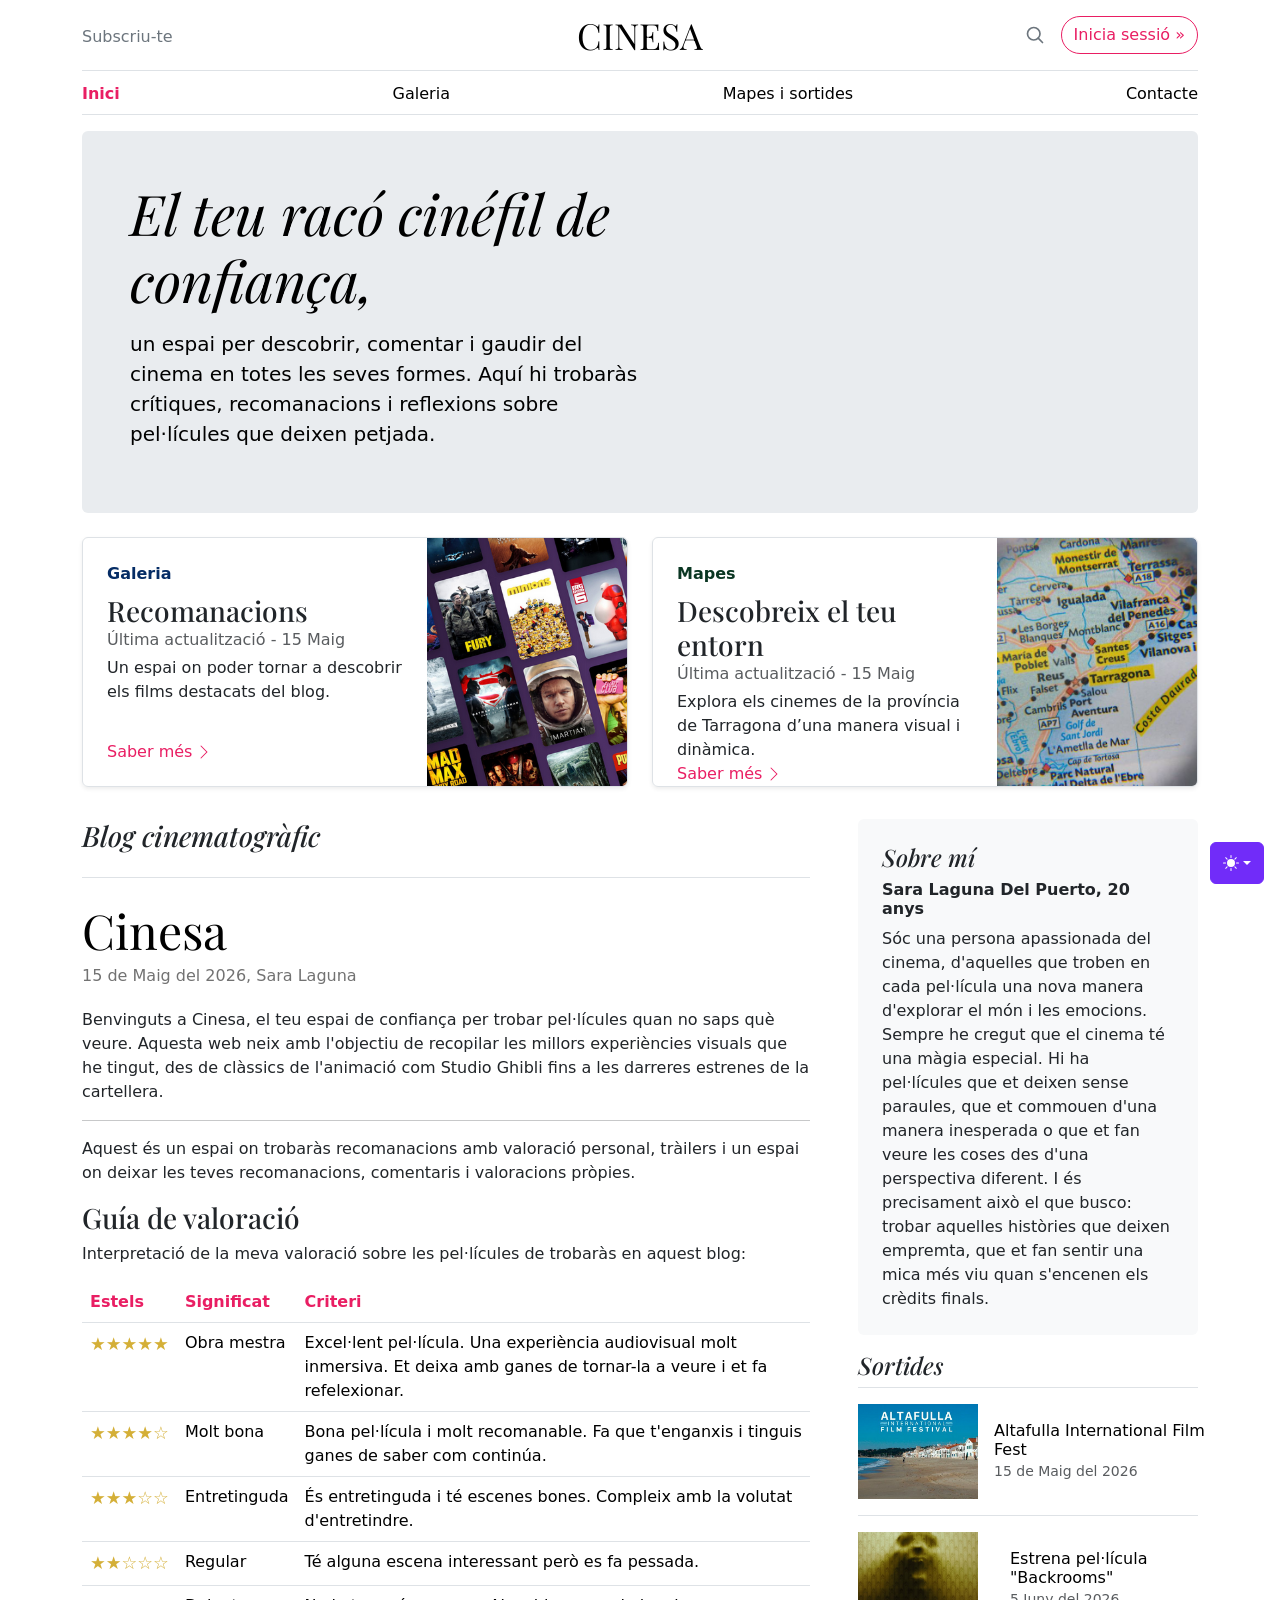
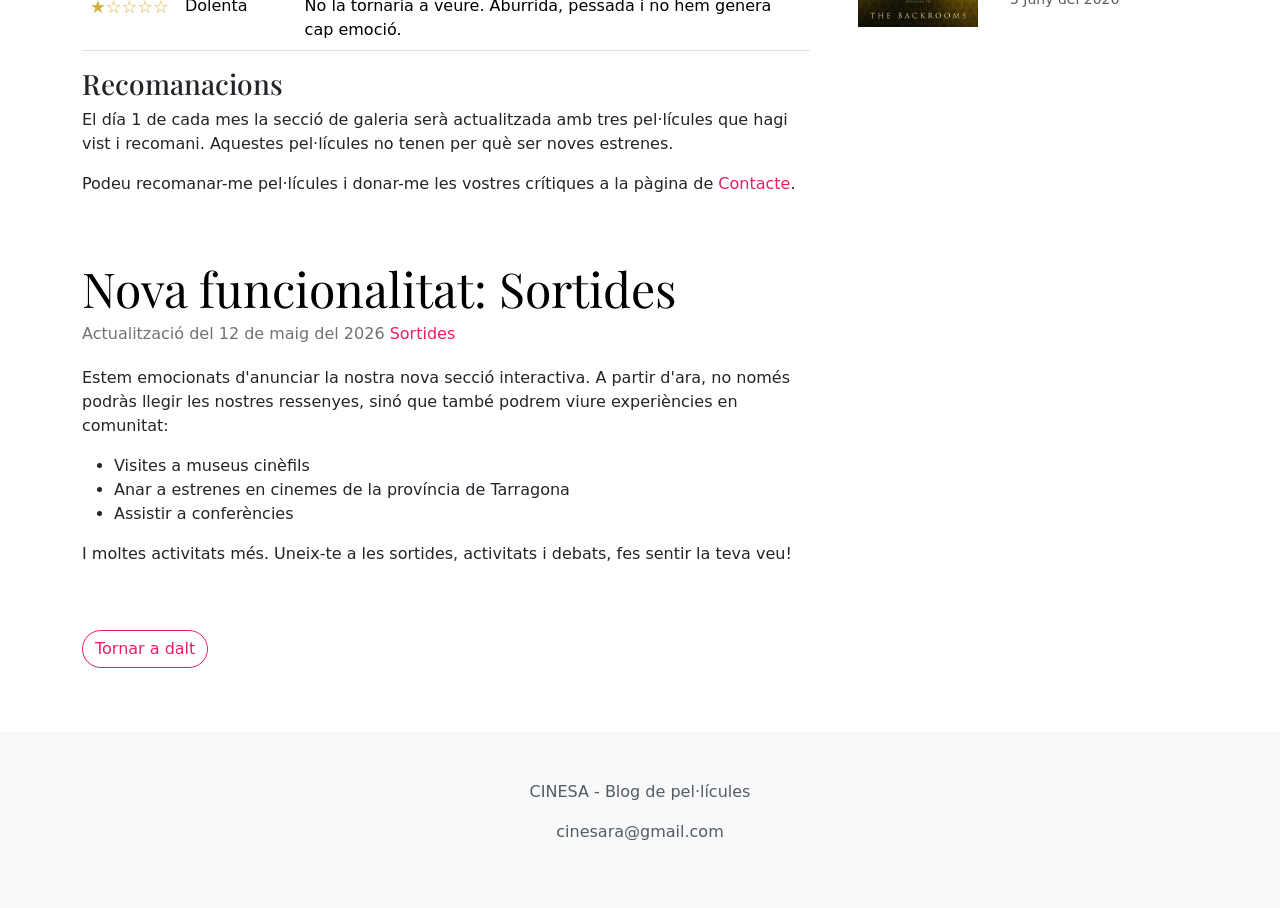
==== commit d0e71542: "canvis_colors" ====
--- a/index.html
+++ b/index.html
@@ -14,14 +14,14 @@
       rel="canonical"
       href="https://getbootstrap.com/docs/5.3/examples/blog/"
     />
-    <script src="../assets/js/color-modes.js"></script>
-    <link href="../assets/dist/css/bootstrap.min.css" rel="stylesheet" />
+    <script src="assets/js/color-modes.js"></script>
+    <link href="assets/dist/css/bootstrap.min.css" rel="stylesheet" />
     <meta name="theme-color" content="#712cf9" />
     <link
       href="https://fonts.googleapis.com/css?family=Playfair+Display:700,900&display=swap"
       rel="stylesheet"
     />
-    <link href="blog.css" rel="stylesheet" />
+    <link href="css/blog.css" rel="stylesheet" />
     <style>
       .bd-placeholder-img {
         font-size: 1.125rem;
@@ -252,8 +252,7 @@
                 <circle cx="10.5" cy="10.5" r="7.5"></circle>
                 <path d="M21 21l-5.2-5.2"></path>
               </svg>
-            </a>
-            <a class="btn btn-sm btn-outline-secondary" href="#">Sign up</a>
+            <a class="btn btn-outline-primary rounded-pill" href="contacte.html">Inicia sessió &raquo;</a>
           </div>
         </div>
       </header>
@@ -299,7 +298,7 @@
             </div>
 
             <div class="col-auto d-none d-lg-block">
-                <img src="../imatges/recomanacions.png" 
+                <img src="imatges/recomanacions.png" 
                     alt="Escenes Wiplash" 
                     width="200" 
                     height="250" 
@@ -328,7 +327,7 @@
               </a>
             </div>
             <div class="col-auto d-none d-lg-block">
-             <img src="../imatges/mapa.jpg" 
+             <img src="imatges/mapa.jpg" 
                     alt="Mapa província de Tarragona" 
                     width="200" 
                     height="250" 
@@ -458,7 +457,7 @@
                     class="d-flex flex-column flex-lg-row gap-3 align-items-start align-items-lg-center py-3 link-body-emphasis text-decoration-none border-top"
                     href="#"
                   >
-                   <img src="../imatges/film_festival.png" 
+                   <img src="imatges/film_festival.png" 
                         class="flex-shrink-0" 
                         alt="imatge sortida" 
                         width="120" 
@@ -479,7 +478,7 @@
                     class="d-flex flex-column flex-lg-row gap-3 align-items-start align-items-lg-center py-3 link-body-emphasis text-decoration-none border-top"
                     href="#"
                   >
-                     <img src="../imatges/backrooms.jpg" 
+                     <img src="imatges/backrooms.jpg" 
                         class="flex-shrink-0" 
                         alt="imatge sortida" 
                         width="120" 
@@ -489,7 +488,7 @@
                       <rect width="100%" height="100%" fill="#777"></rect>
                     </svg>
                     <div class="col-lg-8">
-                      <h6 class="mb-0">
+                      <h6 id="backrooms" class="mb-0">
                         Estrena pel·lícula "Backrooms"
                       </h6>
                       <small class="text-body-secondary"
@@ -513,7 +512,7 @@
       </p>
     </footer>
     <script
-      src="../assets/dist/js/bootstrap.bundle.min.js"
+      src="assets/dist/js/bootstrap.bundle.min.js"
       class="astro-vvvwv3sm"
     ></script>
   </body>
--- a/css/blog.css
+++ b/css/blog.css
@@ -0,0 +1,107 @@
+/* stylelint-disable @stylistic/selector-list-comma-newline-after */
+
+.blog-header-logo {
+  font-family: "Playfair Display", Georgia, "Times New Roman", serif/*rtl:Amiri, Georgia, "Times New Roman", serif*/;
+  font-size: 2.25rem;
+}
+
+.blog-header-logo:hover {
+  text-decoration: none;
+}
+
+h1, h2, h3, h4, h5 {
+  font-family: "Playfair Display", Georgia, "Times New Roman", serif/*rtl:Amiri, Georgia, "Times New Roman", serif*/;
+}
+
+.aclariment{
+  font-size: 13px; color: #969696;
+}
+
+.flex-auto {
+  flex: 0 0 auto;
+}
+
+.h-250 { height: 250px; }
+@media (min-width: 768px) {
+  .h-md-250 { height: 250px; }
+}
+
+/* Pagination */
+.blog-pagination {
+  margin-bottom: 4rem;
+}
+
+/*
+ * Blog posts
+ */
+.blog-post {
+  margin-bottom: 4rem;
+}
+.blog-post-meta {
+  margin-bottom: 1.25rem;
+  color: #727272;
+}
+
+/* Color per a les estrelletes de valoració (★★★★★) */
+.btn-group p {
+  color: #D4AF37; /* Color Daurat */
+}
+
+
+/* Enlaces generales en ROSA */
+a {
+  color: #E91E63 !important;
+  text-decoration: none;
+}
+a:hover {
+  color: #C2185B !important; /* Rosa más oscuro al pasar el ratón */
+  text-decoration: underline;
+}
+
+/* Botones principales en ROSA (ej: botón "Enviar") */
+.btn-primary {
+  background-color: #E91E63 !important;
+  border-color: #E91E63 !important;
+  color: #FFFFFF !important; /* Texto blanco para que resalte */
+}
+.btn-primary:hover {
+  background-color: #C2185B !important;
+  border-color: #C2185B !important;
+}
+
+/* Botones secundarios/contorno en ROSA (ej: "Veure el tràiler") */
+.btn-outline-primary {
+  color: #E91E63 !important;
+  border-color: #E91E63 !important;
+}
+.btn-outline-primary:hover {
+  background-color: #E91E63 !important;
+  color: #FFFFFF !important;
+}
+
+.nav-link.active, 
+.nav-item > a.active, 
+a.active, 
+[aria-current="page"] {
+  color: #E91E63 !important; /* Mismo rosa neón que los botones */
+  font-weight: bold !important; /* Lo hacemos negrita para que destaque más */
+}
+
+[data-bs-theme="dark"] .caixa-cinefils {
+  background-color: rgba(30, 30, 30, 0.85) !important; /* Fons fosc translúcid */
+  border: 1px solid rgba(233, 30, 99, 0.3) !important; /* Vora subtil rosa */
+  color: #E0E0E0 !important;
+}
+
+/* --- Nuevos estilos para la guía de valoración --- */
+
+/* Hacer que los encabezados (Estels, Significat, Criteri) sean rosa */
+.table thead th {
+  color: #E91E63 !important;
+}
+
+/* Hacer que las estrellas de la primera columna sean doradas */
+.table tbody td:first-child {
+  color: #D4AF37 !important;
+  font-size: 1.1rem; /* Opcional: le da un ligero volumen a las estrellas */
+}
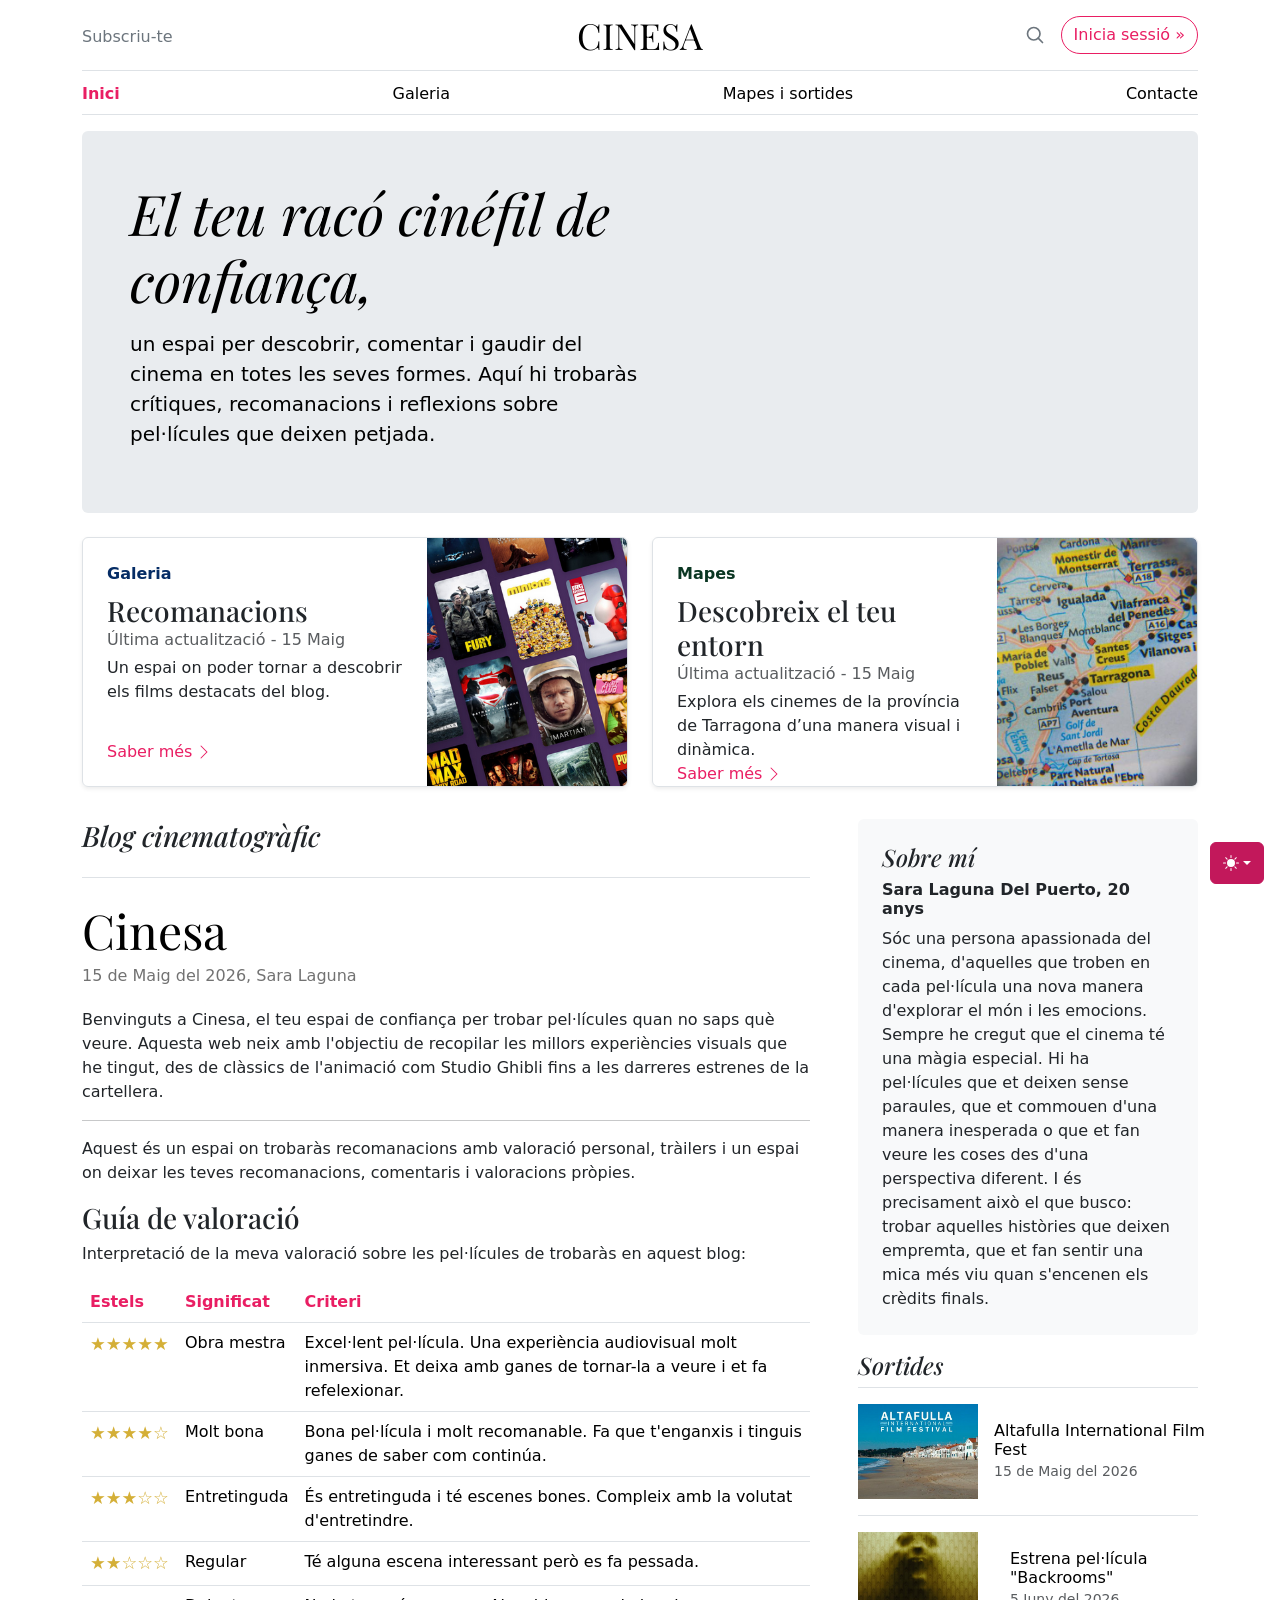
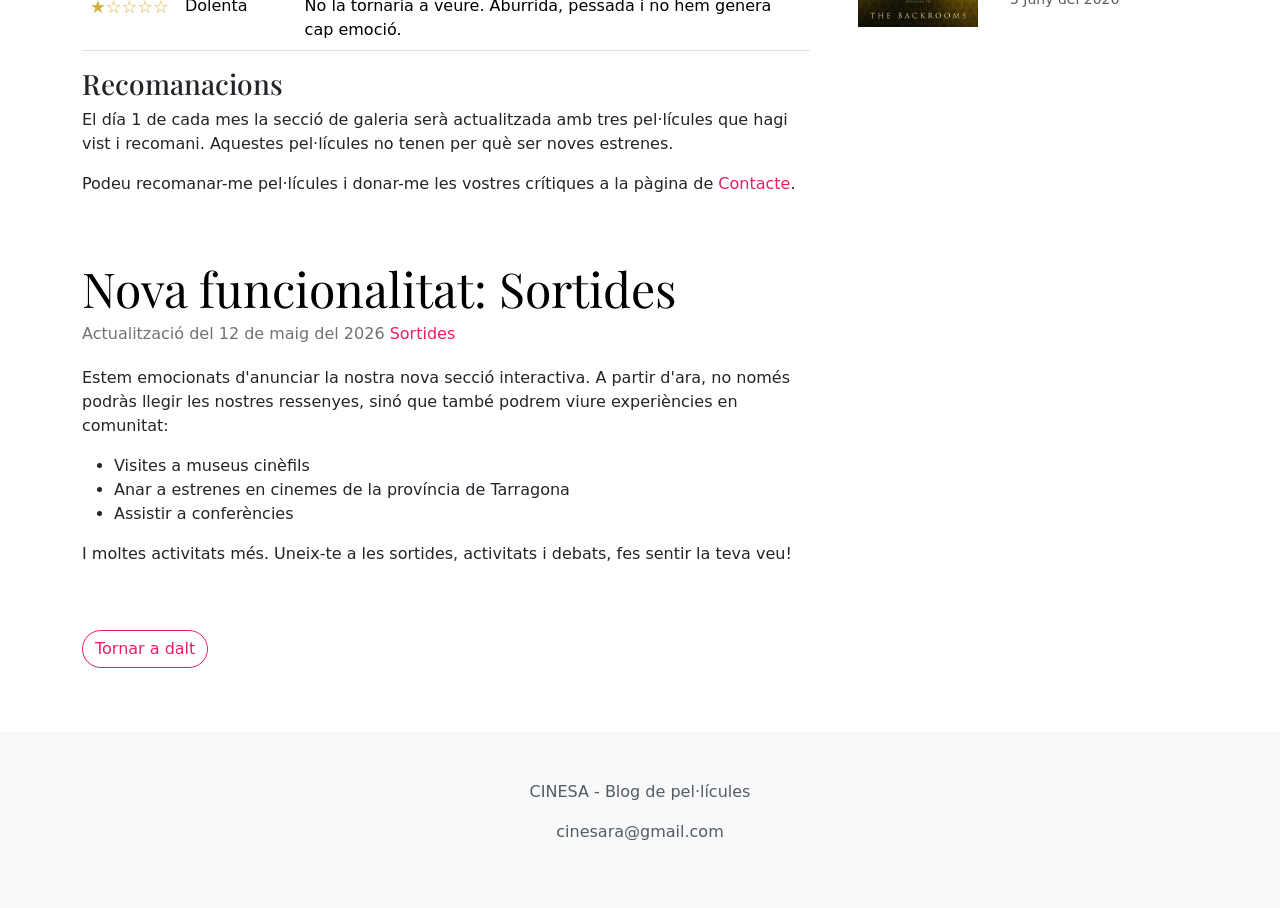
==== commit d160ab9f: "canvis_colors_mdark" ====
--- a/index.html
+++ b/index.html
@@ -71,19 +71,19 @@
         -webkit-overflow-scrolling: touch;
       }
       .btn-bd-primary {
-        --bd-violet-bg: #712cf9;
+        --bd-violet-bg: #C2185B;
         --bd-violet-rgb: 112.520718, 44.062154, 249.437846;
         --bs-btn-font-weight: 600;
         --bs-btn-color: var(--bs-white);
         --bs-btn-bg: var(--bd-violet-bg);
         --bs-btn-border-color: var(--bd-violet-bg);
         --bs-btn-hover-color: var(--bs-white);
-        --bs-btn-hover-bg: #6528e0;
-        --bs-btn-hover-border-color: #6528e0;
+        --bs-btn-hover-bg: #C2185B;
+        --bs-btn-hover-border-color: #C2185B;
         --bs-btn-focus-shadow-rgb: var(--bd-violet-rgb);
         --bs-btn-active-color: var(--bs-btn-hover-color);
-        --bs-btn-active-bg: #5a23c8;
-        --bs-btn-active-border-color: #5a23c8;
+        --bs-btn-active-bg: #C2185B;
+        --bs-btn-active-border-color: #C2185B;
       }
       .bd-mode-toggle {
         z-index: 1500;
--- a/css/blog.css
+++ b/css/blog.css
@@ -104,4 +104,49 @@
 .table tbody td:first-child {
   color: #D4AF37 !important;
   font-size: 1.1rem; /* Opcional: le da un ligero volumen a las estrellas */
+}
+
+/* ESTILS MODE DARK ([data-bs-theme="dark"]); CANVI DE ROSA*/
+
+/* Enllaços generals */
+[data-bs-theme="dark"] a {
+  color: #ffffff !important;
+}
+[data-bs-theme="dark"] a:hover {
+  color: #FFB7CE !important;
+}
+
+/* Botons principals (ej:"Enviar") */
+[data-bs-theme="dark"] .btn-primary {
+  background-color: #F48FB1 !important;
+  border-color: #F48FB1 !important;
+  color: #1a1a1a !important; /* Cambiamos el texto a oscuro para que contraste bien sobre el rosa claro */
+}
+[data-bs-theme="dark"] .btn-primary:hover {
+  background-color: #FFB7CE !important;
+  border-color: #FFB7CE !important;
+  color: #1a1a1a !important;
+}
+
+/* Botons secundaris/contorn (ej: "Veure el tràiler") */
+[data-bs-theme="dark"] .btn-outline-primary {
+  color: #F48FB1 !important;
+  border-color: #F48FB1 !important;
+}
+[data-bs-theme="dark"] .btn-outline-primary:hover {
+  background-color: #F48FB1 !important;
+  color: #1a1a1a !important;
+}
+
+/* Enllaços actius i navegació */
+[data-bs-theme="dark"] .nav-link.active, 
+[data-bs-theme="dark"] .nav-item > a.active, 
+[data-bs-theme="dark"] a.active, 
+[data-bs-theme="dark"] [aria-current="page"] {
+  color: #F48FB1 !important;
+}
+
+/* Títols guía de valoració */
+[data-bs-theme="dark"] .table thead th {
+  color: #F48FB1 !important;
 }
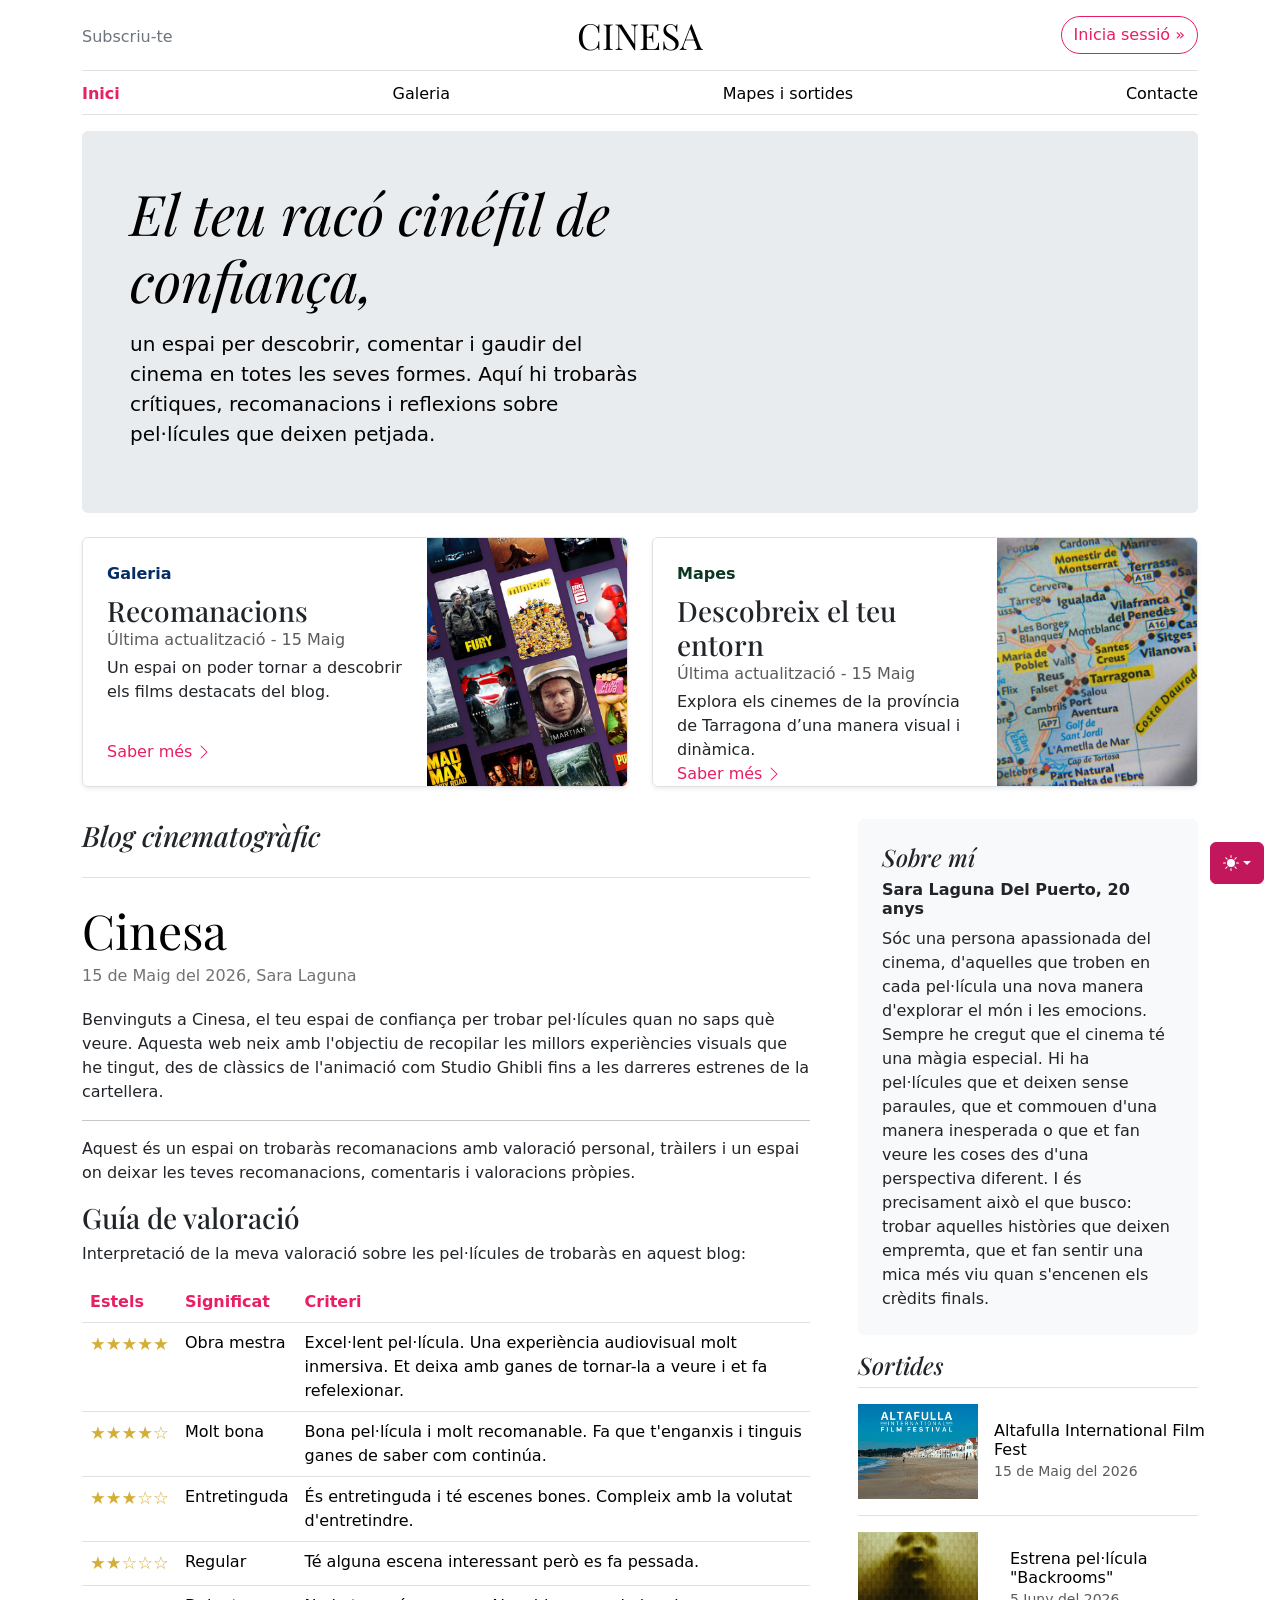
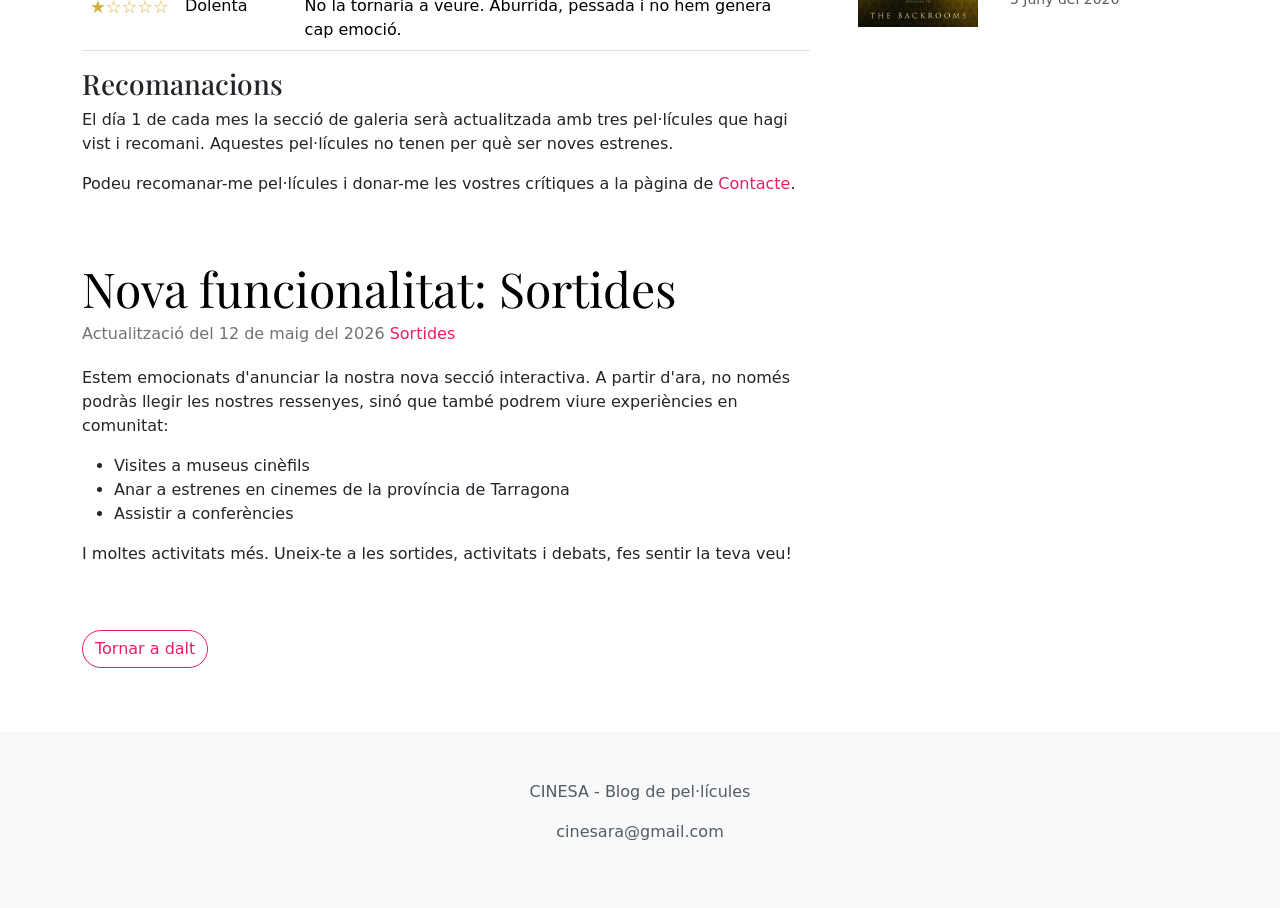
==== commit 401d8da0: "mod_buscar" ====
--- a/index.html
+++ b/index.html
@@ -234,24 +234,6 @@
             >
           </div>
           <div class="col-4 d-flex justify-content-end align-items-center">
-            <a class="link-secondary" href="#" aria-label="Search">
-              <svg
-                xmlns="http://www.w3.org/2000/svg"
-                width="20"
-                height="20"
-                fill="none"
-                stroke="currentColor"
-                stroke-linecap="round"
-                stroke-linejoin="round"
-                stroke-width="2"
-                class="mx-3"
-                role="img"
-                viewBox="0 0 24 24"
-              >
-                <title>Search</title>
-                <circle cx="10.5" cy="10.5" r="7.5"></circle>
-                <path d="M21 21l-5.2-5.2"></path>
-              </svg>
             <a class="btn btn-outline-primary rounded-pill" href="contacte.html">Inicia sessió &raquo;</a>
           </div>
         </div>
